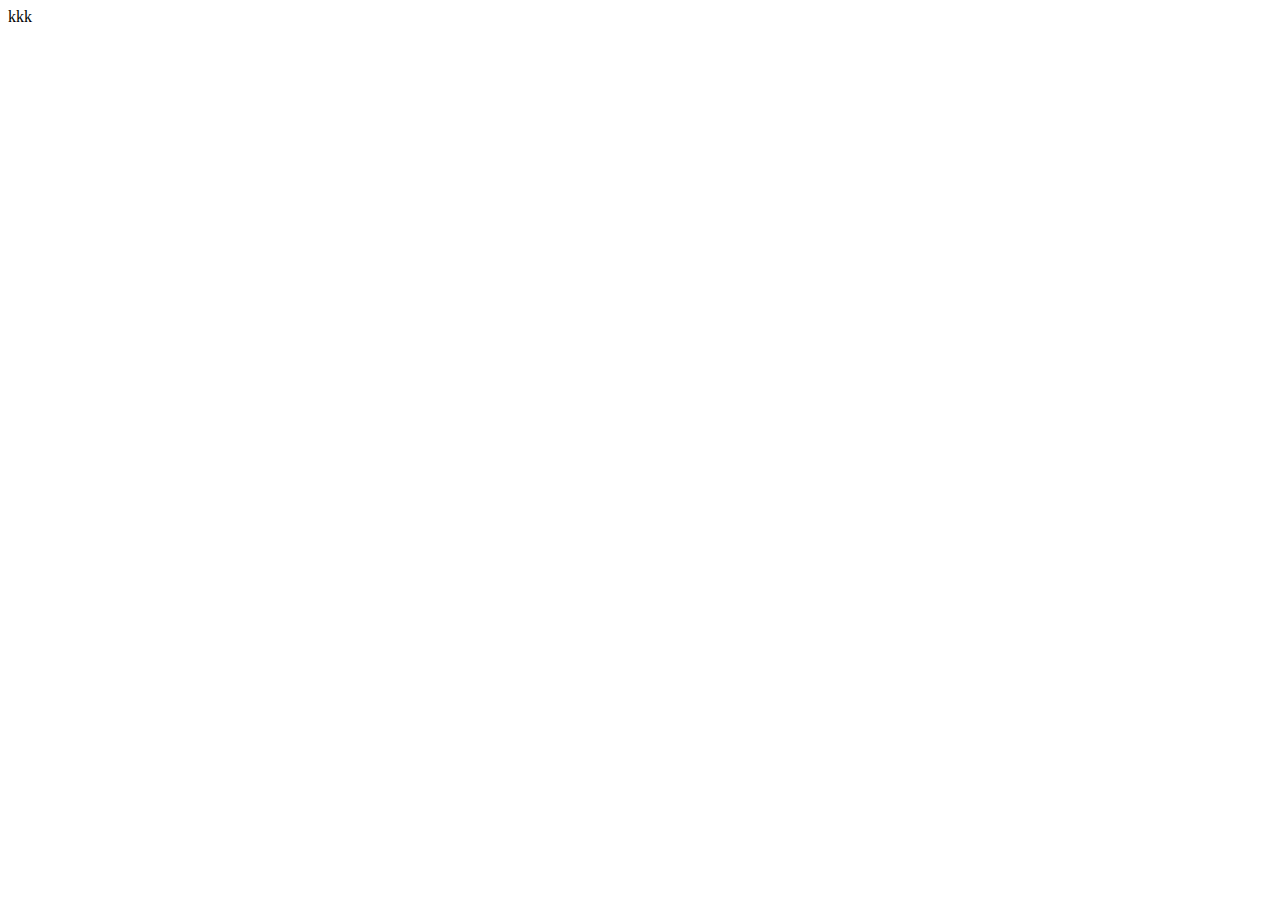
==== index.html @ 79385557 "注册页面" ====
<!DOCTYPE html>
<html lang="zh-CN">

<head>
    <meta charset="UTF-8">
    <meta name="viewport" content="width=device-width, initial-scale=1.0">
    <title>Document</title>
</head>

<body>
    <div>kkk</div>
</body>

</html>
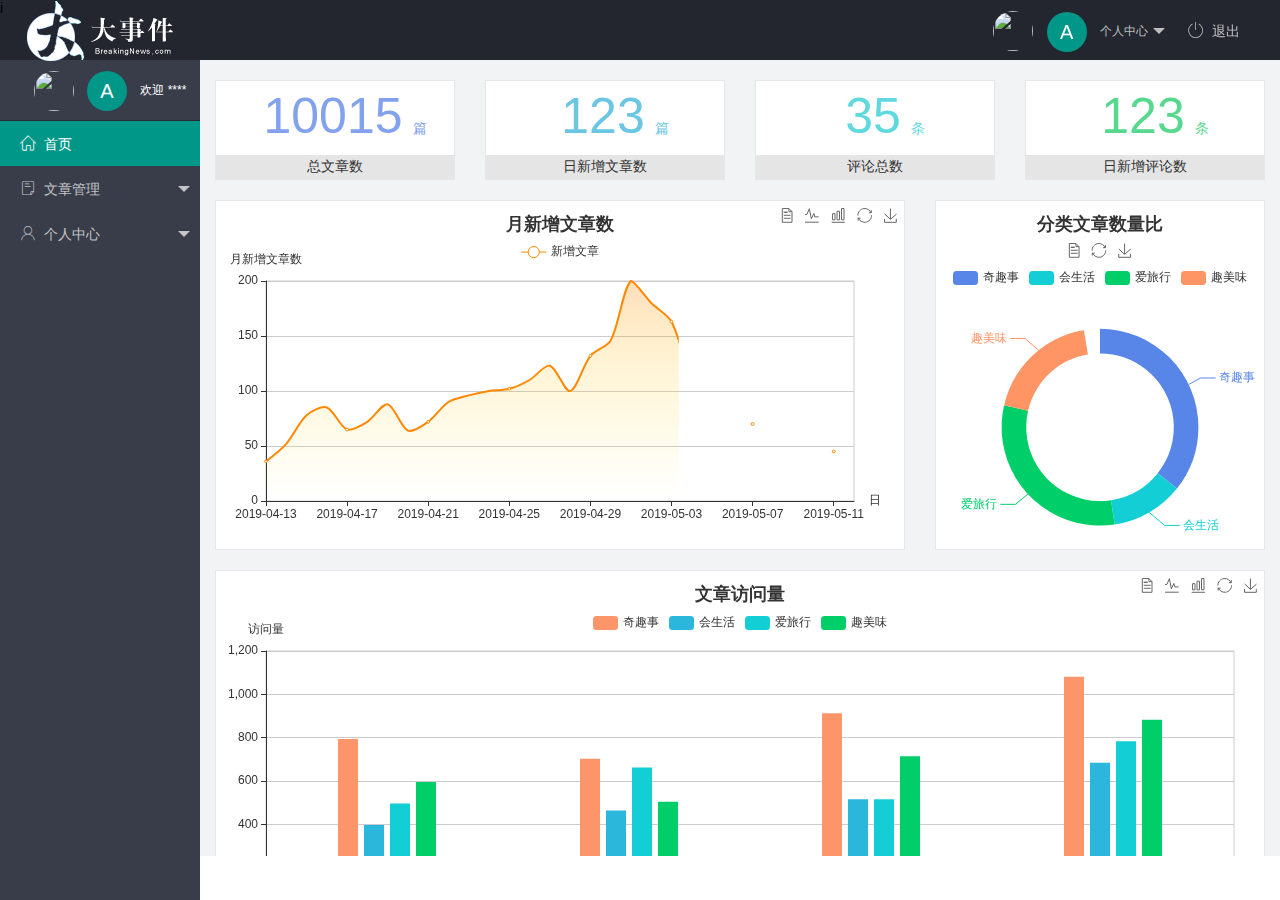
==== commit 03220229: "完成了主页功能的开发" ====
--- a/index.html
+++ b/index.html
@@ -1,14 +1,127 @@
 <!DOCTYPE html>
-<html lang="zh-CN">
+<html>
+  <head>
+    <meta charset="utf-8" />
+    <meta
+      name="viewport"
+      content="width=device-width, initial-scale=1, maximum-scale=1"
+    />
+    <title>后台主页</title>
+    <!-- 导入layui的css文件 -->
+    <link rel="stylesheet" href="/assets/lib/layui/css/layui.css" />
+    <!-- 导入字体图标 -->
+    <link rel="stylesheet" href="/assets/fonts/iconfont.css" />
+    <!-- 导入自己的css文件 -->
+    <link rel="stylesheet" href="/assets/css/index.css" />
+  </head>
+  <body class="layui-layout-body">
+    <div class="layui-layout layui-layout-admin">
+      <div class="layui-header">
+        <div class="layui-logo">
+          <img src="/assets/images/logo.png" alt="" />
+        </div>
+        <!-- 头部区域（可配合layui已有的水平导航） -->
 
-<head>
-    <meta charset="UTF-8">
-    <meta name="viewport" content="width=device-width, initial-scale=1.0">
-    <title>Document</title>
-</head>
+        <ul class="layui-nav layui-layout-right">
+          <li class="layui-nav-item">
+            <a href="javascript:;" class="userinfo">
+              <img src="http://t.cn/RCzsdCq" class="layui-nav-img" />
+              <span class="text-avatar">A</span>
+              个人中心
+            </a>
+            <dl class="layui-nav-child">
+              <dd><a href="">基本资料</a></dd>
+              <dd><a href="">安全设置</a></dd>
+              <dd><a href="">重置密码</a></dd>
+            </dl>
+          </li>
+          <li class="layui-nav-item">
+            <a href="javascript:;" id="btnLoginout"><span class="iconfont icon-tuichu"></span>退出</a>
+          </li>
+        </ul>i
+      </div>
 
-<body>
-    <div>kkk</div>
-</body>
+      <div class="layui-side layui-bg-black">
+        <div class="layui-side-scroll">
+            <div  class="userinfo">
+                <img src="http://t.cn/RCzsdCq" class="layui-nav-img" />
+                <span class="text-avatar">A</span>
+               <span id="welcome">欢迎 ****</span>
+              </div>
+          <!-- 左侧导航区域（可配合layui已有的垂直导航） -->
+          <ul class="layui-nav layui-nav-tree" lay-shrink="all">
+            
+            <li class="layui-nav-item  layui-this">
+              <a href="/home/dashboard.html" target="fm"
+                ><span class="iconfont icon-home"></span>首页</a
+              >
+            </li>
+            <li class="layui-nav-item">
+              <a class="" href="javascript:;"
+                ><span class="iconfont icon-16"></span>文章管理</a
+              >
+              <dl class="layui-nav-child">
+                <dd>
+                  <a href="javascript:;">
+                    <i class="layui-icon layui-icon-app"></i> 文章类别</a
+                  >
+                </dd>
+                <dd>
+                  <a href="javascript:;">
+                    <i class="layui-icon layui-icon-app"></i> 文章列表</a
+                  >
+                </dd>
+                <dd>
+                  <a href="javascript:;">
+                    <i class="layui-icon layui-icon-app"></i> 发表文章</a
+                  >
+                </dd>
+              </dl>
+            </li>
+            <li class="layui-nav-item">
+              <a href="javascript:;" 
+                ><span class="iconfont icon-user"></span>个人中心</a
+              >
+              <dl class="layui-nav-child">
+                <dd>
+                  <a href="javascript:;">
+                    <i class="layui-icon layui-icon-app"></i> 基本资料</a
+                  >
+                </dd>
+                <dd>
+                  <a href="javascript:;">
+                    <i class="layui-icon layui-icon-app"></i> 更换头像</a
+                  >
+                </dd>
+                <dd>
+                  <a href="javascript:;">
+                    <i class="layui-icon layui-icon-app"></i> 重置密码</a
+                  >
+                </dd>
+              </dl>
+            </li>
+          </ul>
+        </div>
+      </div>
 
-</html>+      <div class="layui-body">
+        <!-- 内容主体区域 -->
+          <iframe name="fm" src="/home/dashboard.html" frameborder="0"></iframe>
+        </div>
+      </div>
+
+      <div class="layui-footer">
+        <!-- 底部固定区域 -->
+        © www.itheima.com - 黑马程序员
+      </div>
+    </div>
+    <!-- 导入layui的js文件 -->
+    <script src="/assets/lib/layui/layui.all.js"></script>
+   <!-- 导入jQuery -->
+    <script src="/assets/js/jquery.js"></script>
+   <!-- 导入自己封装的baseAPI -->
+   <script src="/assets/js/baseAPI.js"></script>
+    <!-- 导入自己的js文件 -->
+    <script src="/assets/js/index.js"></script>
+  </body>
+</html>
--- a/assets/lib/layui/css/layui.css
+++ b/assets/lib/layui/css/layui.css
@@ -0,0 +1,2 @@
+/** layui-v2.5.5 MIT License By https://www.layui.com */
+ .layui-inline,img{display:inline-block;vertical-align:middle}h1,h2,h3,h4,h5,h6{font-weight:400}.layui-edge,.layui-header,.layui-inline,.layui-main{position:relative}.layui-body,.layui-edge,.layui-elip{overflow:hidden}.layui-btn,.layui-edge,.layui-inline,img{vertical-align:middle}.layui-btn,.layui-disabled,.layui-icon,.layui-unselect{-moz-user-select:none;-webkit-user-select:none;-ms-user-select:none}.layui-elip,.layui-form-checkbox span,.layui-form-pane .layui-form-label{text-overflow:ellipsis;white-space:nowrap}.layui-breadcrumb,.layui-tree-btnGroup{visibility:hidden}blockquote,body,button,dd,div,dl,dt,form,h1,h2,h3,h4,h5,h6,input,li,ol,p,pre,td,textarea,th,ul{margin:0;padding:0;-webkit-tap-highlight-color:rgba(0,0,0,0)}a:active,a:hover{outline:0}img{border:none}li{list-style:none}table{border-collapse:collapse;border-spacing:0}h4,h5,h6{font-size:100%}button,input,optgroup,option,select,textarea{font-family:inherit;font-size:inherit;font-style:inherit;font-weight:inherit;outline:0}pre{white-space:pre-wrap;white-space:-moz-pre-wrap;white-space:-pre-wrap;white-space:-o-pre-wrap;word-wrap:break-word}body{line-height:24px;font:14px Helvetica Neue,Helvetica,PingFang SC,Tahoma,Arial,sans-serif}hr{height:1px;margin:10px 0;border:0;clear:both}a{color:#333;text-decoration:none}a:hover{color:#777}a cite{font-style:normal;*cursor:pointer}.layui-border-box,.layui-border-box *{box-sizing:border-box}.layui-box,.layui-box *{box-sizing:content-box}.layui-clear{clear:both;*zoom:1}.layui-clear:after{content:'\20';clear:both;*zoom:1;display:block;height:0}.layui-inline{*display:inline;*zoom:1}.layui-edge{display:inline-block;width:0;height:0;border-width:6px;border-style:dashed;border-color:transparent}.layui-edge-top{top:-4px;border-bottom-color:#999;border-bottom-style:solid}.layui-edge-right{border-left-color:#999;border-left-style:solid}.layui-edge-bottom{top:2px;border-top-color:#999;border-top-style:solid}.layui-edge-left{border-right-color:#999;border-right-style:solid}.layui-disabled,.layui-disabled:hover{color:#d2d2d2!important;cursor:not-allowed!important}.layui-circle{border-radius:100%}.layui-show{display:block!important}.layui-hide{display:none!important}@font-face{font-family:layui-icon;src:url(../font/iconfont.eot?v=250);src:url(../font/iconfont.eot?v=250#iefix) format('embedded-opentype'),url(../font/iconfont.woff2?v=250) format('woff2'),url(../font/iconfont.woff?v=250) format('woff'),url(../font/iconfont.ttf?v=250) format('truetype'),url(../font/iconfont.svg?v=250#layui-icon) format('svg')}.layui-icon{font-family:layui-icon!important;font-size:16px;font-style:normal;-webkit-font-smoothing:antialiased;-moz-osx-font-smoothing:grayscale}.layui-icon-reply-fill:before{content:"\e611"}.layui-icon-set-fill:before{content:"\e614"}.layui-icon-menu-fill:before{content:"\e60f"}.layui-icon-search:before{content:"\e615"}.layui-icon-share:before{content:"\e641"}.layui-icon-set-sm:before{content:"\e620"}.layui-icon-engine:before{content:"\e628"}.layui-icon-close:before{content:"\1006"}.layui-icon-close-fill:before{content:"\1007"}.layui-icon-chart-screen:before{content:"\e629"}.layui-icon-star:before{content:"\e600"}.layui-icon-circle-dot:before{content:"\e617"}.layui-icon-chat:before{content:"\e606"}.layui-icon-release:before{content:"\e609"}.layui-icon-list:before{content:"\e60a"}.layui-icon-chart:before{content:"\e62c"}.layui-icon-ok-circle:before{content:"\1005"}.layui-icon-layim-theme:before{content:"\e61b"}.layui-icon-table:before{content:"\e62d"}.layui-icon-right:before{content:"\e602"}.layui-icon-left:before{content:"\e603"}.layui-icon-cart-simple:before{content:"\e698"}.layui-icon-face-cry:before{content:"\e69c"}.layui-icon-face-smile:before{content:"\e6af"}.layui-icon-survey:before{content:"\e6b2"}.layui-icon-tree:before{content:"\e62e"}.layui-icon-upload-circle:before{content:"\e62f"}.layui-icon-add-circle:before{content:"\e61f"}.layui-icon-download-circle:before{content:"\e601"}.layui-icon-templeate-1:before{content:"\e630"}.layui-icon-util:before{content:"\e631"}.layui-icon-face-surprised:before{content:"\e664"}.layui-icon-edit:before{content:"\e642"}.layui-icon-speaker:before{content:"\e645"}.layui-icon-down:before{content:"\e61a"}.layui-icon-file:before{content:"\e621"}.layui-icon-layouts:before{content:"\e632"}.layui-icon-rate-half:before{content:"\e6c9"}.layui-icon-add-circle-fine:before{content:"\e608"}.layui-icon-prev-circle:before{content:"\e633"}.layui-icon-read:before{content:"\e705"}.layui-icon-404:before{content:"\e61c"}.layui-icon-carousel:before{content:"\e634"}.layui-icon-help:before{content:"\e607"}.layui-icon-code-circle:before{content:"\e635"}.layui-icon-water:before{content:"\e636"}.layui-icon-username:before{content:"\e66f"}.layui-icon-find-fill:before{content:"\e670"}.layui-icon-about:before{content:"\e60b"}.layui-icon-location:before{content:"\e715"}.layui-icon-up:before{content:"\e619"}.layui-icon-pause:before{content:"\e651"}.layui-icon-date:before{content:"\e637"}.layui-icon-layim-uploadfile:before{content:"\e61d"}.layui-icon-delete:before{content:"\e640"}.layui-icon-play:before{content:"\e652"}.layui-icon-top:before{content:"\e604"}.layui-icon-friends:before{content:"\e612"}.layui-icon-refresh-3:before{content:"\e9aa"}.layui-icon-ok:before{content:"\e605"}.layui-icon-layer:before{content:"\e638"}.layui-icon-face-smile-fine:before{content:"\e60c"}.layui-icon-dollar:before{content:"\e659"}.layui-icon-group:before{content:"\e613"}.layui-icon-layim-download:before{content:"\e61e"}.layui-icon-picture-fine:before{content:"\e60d"}.layui-icon-link:before{content:"\e64c"}.layui-icon-diamond:before{content:"\e735"}.layui-icon-log:before{content:"\e60e"}.layui-icon-rate-solid:before{content:"\e67a"}.layui-icon-fonts-del:before{content:"\e64f"}.layui-icon-unlink:before{content:"\e64d"}.layui-icon-fonts-clear:before{content:"\e639"}.layui-icon-triangle-r:before{content:"\e623"}.layui-icon-circle:before{content:"\e63f"}.layui-icon-radio:before{content:"\e643"}.layui-icon-align-center:before{content:"\e647"}.layui-icon-align-right:before{content:"\e648"}.layui-icon-align-left:before{content:"\e649"}.layui-icon-loading-1:before{content:"\e63e"}.layui-icon-return:before{content:"\e65c"}.layui-icon-fonts-strong:before{content:"\e62b"}.layui-icon-upload:before{content:"\e67c"}.layui-icon-dialogue:before{content:"\e63a"}.layui-icon-video:before{content:"\e6ed"}.layui-icon-headset:before{content:"\e6fc"}.layui-icon-cellphone-fine:before{content:"\e63b"}.layui-icon-add-1:before{content:"\e654"}.layui-icon-face-smile-b:before{content:"\e650"}.layui-icon-fonts-html:before{content:"\e64b"}.layui-icon-form:before{content:"\e63c"}.layui-icon-cart:before{content:"\e657"}.layui-icon-camera-fill:before{content:"\e65d"}.layui-icon-tabs:before{content:"\e62a"}.layui-icon-fonts-code:before{content:"\e64e"}.layui-icon-fire:before{content:"\e756"}.layui-icon-set:before{content:"\e716"}.layui-icon-fonts-u:before{content:"\e646"}.layui-icon-triangle-d:before{content:"\e625"}.layui-icon-tips:before{content:"\e702"}.layui-icon-picture:before{content:"\e64a"}.layui-icon-more-vertical:before{content:"\e671"}.layui-icon-flag:before{content:"\e66c"}.layui-icon-loading:before{content:"\e63d"}.layui-icon-fonts-i:before{content:"\e644"}.layui-icon-refresh-1:before{content:"\e666"}.layui-icon-rmb:before{content:"\e65e"}.layui-icon-home:before{content:"\e68e"}.layui-icon-user:before{content:"\e770"}.layui-icon-notice:before{content:"\e667"}.layui-icon-login-weibo:before{content:"\e675"}.layui-icon-voice:before{content:"\e688"}.layui-icon-upload-drag:before{content:"\e681"}.layui-icon-login-qq:before{content:"\e676"}.layui-icon-snowflake:before{content:"\e6b1"}.layui-icon-file-b:before{content:"\e655"}.layui-icon-template:before{content:"\e663"}.layui-icon-auz:before{content:"\e672"}.layui-icon-console:before{content:"\e665"}.layui-icon-app:before{content:"\e653"}.layui-icon-prev:before{content:"\e65a"}.layui-icon-website:before{content:"\e7ae"}.layui-icon-next:before{content:"\e65b"}.layui-icon-component:before{content:"\e857"}.layui-icon-more:before{content:"\e65f"}.layui-icon-login-wechat:before{content:"\e677"}.layui-icon-shrink-right:before{content:"\e668"}.layui-icon-spread-left:before{content:"\e66b"}.layui-icon-camera:before{content:"\e660"}.layui-icon-note:before{content:"\e66e"}.layui-icon-refresh:before{content:"\e669"}.layui-icon-female:before{content:"\e661"}.layui-icon-male:before{content:"\e662"}.layui-icon-password:before{content:"\e673"}.layui-icon-senior:before{content:"\e674"}.layui-icon-theme:before{content:"\e66a"}.layui-icon-tread:before{content:"\e6c5"}.layui-icon-praise:before{content:"\e6c6"}.layui-icon-star-fill:before{content:"\e658"}.layui-icon-rate:before{content:"\e67b"}.layui-icon-template-1:before{content:"\e656"}.layui-icon-vercode:before{content:"\e679"}.layui-icon-cellphone:before{content:"\e678"}.layui-icon-screen-full:before{content:"\e622"}.layui-icon-screen-restore:before{content:"\e758"}.layui-icon-cols:before{content:"\e610"}.layui-icon-export:before{content:"\e67d"}.layui-icon-print:before{content:"\e66d"}.layui-icon-slider:before{content:"\e714"}.layui-icon-addition:before{content:"\e624"}.layui-icon-subtraction:before{content:"\e67e"}.layui-icon-service:before{content:"\e626"}.layui-icon-transfer:before{content:"\e691"}.layui-main{width:1140px;margin:0 auto}.layui-header{z-index:1000;height:60px}.layui-header a:hover{transition:all .5s;-webkit-transition:all .5s}.layui-side{position:fixed;left:0;top:0;bottom:0;z-index:999;width:200px;overflow-x:hidden}.layui-side-scroll{position:relative;width:220px;height:100%;overflow-x:hidden}.layui-body{position:absolute;left:200px;right:0;top:0;bottom:0;z-index:998;width:auto;overflow-y:auto;box-sizing:border-box}.layui-layout-body{overflow:hidden}.layui-layout-admin .layui-header{background-color:#23262E}.layui-layout-admin .layui-side{top:60px;width:200px;overflow-x:hidden}.layui-layout-admin .layui-body{position:fixed;top:60px;bottom:44px}.layui-layout-admin .layui-main{width:auto;margin:0 15px}.layui-layout-admin .layui-footer{position:fixed;left:200px;right:0;bottom:0;height:44px;line-height:44px;padding:0 15px;background-color:#eee}.layui-layout-admin .layui-logo{position:absolute;left:0;top:0;width:200px;height:100%;line-height:60px;text-align:center;color:#009688;font-size:16px}.layui-layout-admin .layui-header .layui-nav{background:0 0}.layui-layout-left{position:absolute!important;left:200px;top:0}.layui-layout-right{position:absolute!important;right:0;top:0}.layui-container{position:relative;margin:0 auto;padding:0 15px;box-sizing:border-box}.layui-fluid{position:relative;margin:0 auto;padding:0 15px}.layui-row:after,.layui-row:before{content:'';display:block;clear:both}.layui-col-lg1,.layui-col-lg10,.layui-col-lg11,.layui-col-lg12,.layui-col-lg2,.layui-col-lg3,.layui-col-lg4,.layui-col-lg5,.layui-col-lg6,.layui-col-lg7,.layui-col-lg8,.layui-col-lg9,.layui-col-md1,.layui-col-md10,.layui-col-md11,.layui-col-md12,.layui-col-md2,.layui-col-md3,.layui-col-md4,.layui-col-md5,.layui-col-md6,.layui-col-md7,.layui-col-md8,.layui-col-md9,.layui-col-sm1,.layui-col-sm10,.layui-col-sm11,.layui-col-sm12,.layui-col-sm2,.layui-col-sm3,.layui-col-sm4,.layui-col-sm5,.layui-col-sm6,.layui-col-sm7,.layui-col-sm8,.layui-col-sm9,.layui-col-xs1,.layui-col-xs10,.layui-col-xs11,.layui-col-xs12,.layui-col-xs2,.layui-col-xs3,.layui-col-xs4,.layui-col-xs5,.layui-col-xs6,.layui-col-xs7,.layui-col-xs8,.layui-col-xs9{position:relative;display:block;box-sizing:border-box}.layui-col-xs1,.layui-col-xs10,.layui-col-xs11,.layui-col-xs12,.layui-col-xs2,.layui-col-xs3,.layui-col-xs4,.layui-col-xs5,.layui-col-xs6,.layui-col-xs7,.layui-col-xs8,.layui-col-xs9{float:left}.layui-col-xs1{width:8.33333333%}.layui-col-xs2{width:16.66666667%}.layui-col-xs3{width:25%}.layui-col-xs4{width:33.33333333%}.layui-col-xs5{width:41.66666667%}.layui-col-xs6{width:50%}.layui-col-xs7{width:58.33333333%}.layui-col-xs8{width:66.66666667%}.layui-col-xs9{width:75%}.layui-col-xs10{width:83.33333333%}.layui-col-xs11{width:91.66666667%}.layui-col-xs12{width:100%}.layui-col-xs-offset1{margin-left:8.33333333%}.layui-col-xs-offset2{margin-left:16.66666667%}.layui-col-xs-offset3{margin-left:25%}.layui-col-xs-offset4{margin-left:33.33333333%}.layui-col-xs-offset5{margin-left:41.66666667%}.layui-col-xs-offset6{margin-left:50%}.layui-col-xs-offset7{margin-left:58.33333333%}.layui-col-xs-offset8{margin-left:66.66666667%}.layui-col-xs-offset9{margin-left:75%}.layui-col-xs-offset10{margin-left:83.33333333%}.layui-col-xs-offset11{margin-left:91.66666667%}.layui-col-xs-offset12{margin-left:100%}@media screen and (max-width:768px){.layui-hide-xs{display:none!important}.layui-show-xs-block{display:block!important}.layui-show-xs-inline{display:inline!important}.layui-show-xs-inline-block{display:inline-block!important}}@media screen and (min-width:768px){.layui-container{width:750px}.layui-hide-sm{display:none!important}.layui-show-sm-block{display:block!important}.layui-show-sm-inline{display:inline!important}.layui-show-sm-inline-block{display:inline-block!important}.layui-col-sm1,.layui-col-sm10,.layui-col-sm11,.layui-col-sm12,.layui-col-sm2,.layui-col-sm3,.layui-col-sm4,.layui-col-sm5,.layui-col-sm6,.layui-col-sm7,.layui-col-sm8,.layui-col-sm9{float:left}.layui-col-sm1{width:8.33333333%}.layui-col-sm2{width:16.66666667%}.layui-col-sm3{width:25%}.layui-col-sm4{width:33.33333333%}.layui-col-sm5{width:41.66666667%}.layui-col-sm6{width:50%}.layui-col-sm7{width:58.33333333%}.layui-col-sm8{width:66.66666667%}.layui-col-sm9{width:75%}.layui-col-sm10{width:83.33333333%}.layui-col-sm11{width:91.66666667%}.layui-col-sm12{width:100%}.layui-col-sm-offset1{margin-left:8.33333333%}.layui-col-sm-offset2{margin-left:16.66666667%}.layui-col-sm-offset3{margin-left:25%}.layui-col-sm-offset4{margin-left:33.33333333%}.layui-col-sm-offset5{margin-left:41.66666667%}.layui-col-sm-offset6{margin-left:50%}.layui-col-sm-offset7{margin-left:58.33333333%}.layui-col-sm-offset8{margin-left:66.66666667%}.layui-col-sm-offset9{margin-left:75%}.layui-col-sm-offset10{margin-left:83.33333333%}.layui-col-sm-offset11{margin-left:91.66666667%}.layui-col-sm-offset12{margin-left:100%}}@media screen and (min-width:992px){.layui-container{width:970px}.layui-hide-md{display:none!important}.layui-show-md-block{display:block!important}.layui-show-md-inline{display:inline!important}.layui-show-md-inline-block{display:inline-block!important}.layui-col-md1,.layui-col-md10,.layui-col-md11,.layui-col-md12,.layui-col-md2,.layui-col-md3,.layui-col-md4,.layui-col-md5,.layui-col-md6,.layui-col-md7,.layui-col-md8,.layui-col-md9{float:left}.layui-col-md1{width:8.33333333%}.layui-col-md2{width:16.66666667%}.layui-col-md3{width:25%}.layui-col-md4{width:33.33333333%}.layui-col-md5{width:41.66666667%}.layui-col-md6{width:50%}.layui-col-md7{width:58.33333333%}.layui-col-md8{width:66.66666667%}.layui-col-md9{width:75%}.layui-col-md10{width:83.33333333%}.layui-col-md11{width:91.66666667%}.layui-col-md12{width:100%}.layui-col-md-offset1{margin-left:8.33333333%}.layui-col-md-offset2{margin-left:16.66666667%}.layui-col-md-offset3{margin-left:25%}.layui-col-md-offset4{margin-left:33.33333333%}.layui-col-md-offset5{margin-left:41.66666667%}.layui-col-md-offset6{margin-left:50%}.layui-col-md-offset7{margin-left:58.33333333%}.layui-col-md-offset8{margin-left:66.66666667%}.layui-col-md-offset9{margin-left:75%}.layui-col-md-offset10{margin-left:83.33333333%}.layui-col-md-offset11{margin-left:91.66666667%}.layui-col-md-offset12{margin-left:100%}}@media screen and (min-width:1200px){.layui-container{width:1170px}.layui-hide-lg{display:none!important}.layui-show-lg-block{display:block!important}.layui-show-lg-inline{display:inline!important}.layui-show-lg-inline-block{display:inline-block!important}.layui-col-lg1,.layui-col-lg10,.layui-col-lg11,.layui-col-lg12,.layui-col-lg2,.layui-col-lg3,.layui-col-lg4,.layui-col-lg5,.layui-col-lg6,.layui-col-lg7,.layui-col-lg8,.layui-col-lg9{float:left}.layui-col-lg1{width:8.33333333%}.layui-col-lg2{width:16.66666667%}.layui-col-lg3{width:25%}.layui-col-lg4{width:33.33333333%}.layui-col-lg5{width:41.66666667%}.layui-col-lg6{width:50%}.layui-col-lg7{width:58.33333333%}.layui-col-lg8{width:66.66666667%}.layui-col-lg9{width:75%}.layui-col-lg10{width:83.33333333%}.layui-col-lg11{width:91.66666667%}.layui-col-lg12{width:100%}.layui-col-lg-offset1{margin-left:8.33333333%}.layui-col-lg-offset2{margin-left:16.66666667%}.layui-col-lg-offset3{margin-left:25%}.layui-col-lg-offset4{margin-left:33.33333333%}.layui-col-lg-offset5{margin-left:41.66666667%}.layui-col-lg-offset6{margin-left:50%}.layui-col-lg-offset7{margin-left:58.33333333%}.layui-col-lg-offset8{margin-left:66.66666667%}.layui-col-lg-offset9{margin-left:75%}.layui-col-lg-offset10{margin-left:83.33333333%}.layui-col-lg-offset11{margin-left:91.66666667%}.layui-col-lg-offset12{margin-left:100%}}.layui-col-space1{margin:-.5px}.layui-col-space1>*{padding:.5px}.layui-col-space3{margin:-1.5px}.layui-col-space3>*{padding:1.5px}.layui-col-space5{margin:-2.5px}.layui-col-space5>*{padding:2.5px}.layui-col-space8{margin:-3.5px}.layui-col-space8>*{padding:3.5px}.layui-col-space10{margin:-5px}.layui-col-space10>*{padding:5px}.layui-col-space12{margin:-6px}.layui-col-space12>*{padding:6px}.layui-col-space15{margin:-7.5px}.layui-col-space15>*{padding:7.5px}.layui-col-space18{margin:-9px}.layui-col-space18>*{padding:9px}.layui-col-space20{margin:-10px}.layui-col-space20>*{padding:10px}.layui-col-space22{margin:-11px}.layui-col-space22>*{padding:11px}.layui-col-space25{margin:-12.5px}.layui-col-space25>*{padding:12.5px}.layui-col-space30{margin:-15px}.layui-col-space30>*{padding:15px}.layui-btn,.layui-input,.layui-select,.layui-textarea,.layui-upload-button{outline:0;-webkit-appearance:none;transition:all .3s;-webkit-transition:all .3s;box-sizing:border-box}.layui-elem-quote{margin-bottom:10px;padding:15px;line-height:22px;border-left:5px solid #009688;border-radius:0 2px 2px 0;background-color:#f2f2f2}.layui-quote-nm{border-style:solid;border-width:1px 1px 1px 5px;background:0 0}.layui-elem-field{margin-bottom:10px;padding:0;border-width:1px;border-style:solid}.layui-elem-field legend{margin-left:20px;padding:0 10px;font-size:20px;font-weight:300}.layui-field-title{margin:10px 0 20px;border-width:1px 0 0}.layui-field-box{padding:10px 15px}.layui-field-title .layui-field-box{padding:10px 0}.layui-progress{position:relative;height:6px;border-radius:20px;background-color:#e2e2e2}.layui-progress-bar{position:absolute;left:0;top:0;width:0;max-width:100%;height:6px;border-radius:20px;text-align:right;background-color:#5FB878;transition:all .3s;-webkit-transition:all .3s}.layui-progress-big,.layui-progress-big .layui-progress-bar{height:18px;line-height:18px}.layui-progress-text{position:relative;top:-20px;line-height:18px;font-size:12px;color:#666}.layui-progress-big .layui-progress-text{position:static;padding:0 10px;color:#fff}.layui-collapse{border-width:1px;border-style:solid;border-radius:2px}.layui-colla-content,.layui-colla-item{border-top-width:1px;border-top-style:solid}.layui-colla-item:first-child{border-top:none}.layui-colla-title{position:relative;height:42px;line-height:42px;padding:0 15px 0 35px;color:#333;background-color:#f2f2f2;cursor:pointer;font-size:14px;overflow:hidden}.layui-colla-content{display:none;padding:10px 15px;line-height:22px;color:#666}.layui-colla-icon{position:absolute;left:15px;top:0;font-size:14px}.layui-card{margin-bottom:15px;border-radius:2px;background-color:#fff;box-shadow:0 1px 2px 0 rgba(0,0,0,.05)}.layui-card:last-child{margin-bottom:0}.layui-card-header{position:relative;height:42px;line-height:42px;padding:0 15px;border-bottom:1px solid #f6f6f6;color:#333;border-radius:2px 2px 0 0;font-size:14px}.layui-bg-black,.layui-bg-blue,.layui-bg-cyan,.layui-bg-green,.layui-bg-orange,.layui-bg-red{color:#fff!important}.layui-card-body{position:relative;padding:10px 15px;line-height:24px}.layui-card-body[pad15]{padding:15px}.layui-card-body[pad20]{padding:20px}.layui-card-body .layui-table{margin:5px 0}.layui-card .layui-tab{margin:0}.layui-panel-window{position:relative;padding:15px;border-radius:0;border-top:5px solid #E6E6E6;background-color:#fff}.layui-auxiliar-moving{position:fixed;left:0;right:0;top:0;bottom:0;width:100%;height:100%;background:0 0;z-index:9999999999}.layui-form-label,.layui-form-mid,.layui-form-select,.layui-input-block,.layui-input-inline,.layui-textarea{position:relative}.layui-bg-red{background-color:#FF5722!important}.layui-bg-orange{background-color:#FFB800!important}.layui-bg-green{background-color:#009688!important}.layui-bg-cyan{background-color:#2F4056!important}.layui-bg-blue{background-color:#1E9FFF!important}.layui-bg-black{background-color:#393D49!important}.layui-bg-gray{background-color:#eee!important;color:#666!important}.layui-badge-rim,.layui-colla-content,.layui-colla-item,.layui-collapse,.layui-elem-field,.layui-form-pane .layui-form-item[pane],.layui-form-pane .layui-form-label,.layui-input,.layui-layedit,.layui-layedit-tool,.layui-quote-nm,.layui-select,.layui-tab-bar,.layui-tab-card,.layui-tab-title,.layui-tab-title .layui-this:after,.layui-textarea{border-color:#e6e6e6}.layui-timeline-item:before,hr{background-color:#e6e6e6}.layui-text{line-height:22px;font-size:14px;color:#666}.layui-text h1,.layui-text h2,.layui-text h3{font-weight:500;color:#333}.layui-text h1{font-size:30px}.layui-text h2{font-size:24px}.layui-text h3{font-size:18px}.layui-text a:not(.layui-btn){color:#01AAED}.layui-text a:not(.layui-btn):hover{text-decoration:underline}.layui-text ul{padding:5px 0 5px 15px}.layui-text ul li{margin-top:5px;list-style-type:disc}.layui-text em,.layui-word-aux{color:#999!important;padding:0 5px!important}.layui-btn{display:inline-block;height:38px;line-height:38px;padding:0 18px;background-color:#009688;color:#fff;white-space:nowrap;text-align:center;font-size:14px;border:none;border-radius:2px;cursor:pointer}.layui-btn:hover{opacity:.8;filter:alpha(opacity=80);color:#fff}.layui-btn:active{opacity:1;filter:alpha(opacity=100)}.layui-btn+.layui-btn{margin-left:10px}.layui-btn-container{font-size:0}.layui-btn-container .layui-btn{margin-right:10px;margin-bottom:10px}.layui-btn-container .layui-btn+.layui-btn{margin-left:0}.layui-table .layui-btn-container .layui-btn{margin-bottom:9px}.layui-btn-radius{border-radius:100px}.layui-btn .layui-icon{margin-right:3px;font-size:18px;vertical-align:bottom;vertical-align:middle\9}.layui-btn-primary{border:1px solid #C9C9C9;background-color:#fff;color:#555}.layui-btn-primary:hover{border-color:#009688;color:#333}.layui-btn-normal{background-color:#1E9FFF}.layui-btn-warm{background-color:#FFB800}.layui-btn-danger{background-color:#FF5722}.layui-btn-checked{background-color:#5FB878}.layui-btn-disabled,.layui-btn-disabled:active,.layui-btn-disabled:hover{border:1px solid #e6e6e6;background-color:#FBFBFB;color:#C9C9C9;cursor:not-allowed;opacity:1}.layui-btn-lg{height:44px;line-height:44px;padding:0 25px;font-size:16px}.layui-btn-sm{height:30px;line-height:30px;padding:0 10px;font-size:12px}.layui-btn-sm i{font-size:16px!important}.layui-btn-xs{height:22px;line-height:22px;padding:0 5px;font-size:12px}.layui-btn-xs i{font-size:14px!important}.layui-btn-group{display:inline-block;vertical-align:middle;font-size:0}.layui-btn-group .layui-btn{margin-left:0!important;margin-right:0!important;border-left:1px solid rgba(255,255,255,.5);border-radius:0}.layui-btn-group .layui-btn-primary{border-left:none}.layui-btn-group .layui-btn-primary:hover{border-color:#C9C9C9;color:#009688}.layui-btn-group .layui-btn:first-child{border-left:none;border-radius:2px 0 0 2px}.layui-btn-group .layui-btn-primary:first-child{border-left:1px solid #c9c9c9}.layui-btn-group .layui-btn:last-child{border-radius:0 2px 2px 0}.layui-btn-group .layui-btn+.layui-btn{margin-left:0}.layui-btn-group+.layui-btn-group{margin-left:10px}.layui-btn-fluid{width:100%}.layui-input,.layui-select,.layui-textarea{height:38px;line-height:1.3;line-height:38px\9;border-width:1px;border-style:solid;background-color:#fff;border-radius:2px}.layui-input::-webkit-input-placeholder,.layui-select::-webkit-input-placeholder,.layui-textarea::-webkit-input-placeholder{line-height:1.3}.layui-input,.layui-textarea{display:block;width:100%;padding-left:10px}.layui-input:hover,.layui-textarea:hover{border-color:#D2D2D2!important}.layui-input:focus,.layui-textarea:focus{border-color:#C9C9C9!important}.layui-textarea{min-height:100px;height:auto;line-height:20px;padding:6px 10px;resize:vertical}.layui-select{padding:0 10px}.layui-form input[type=checkbox],.layui-form input[type=radio],.layui-form select{display:none}.layui-form [lay-ignore]{display:initial}.layui-form-item{margin-bottom:15px;clear:both;*zoom:1}.layui-form-item:after{content:'\20';clear:both;*zoom:1;display:block;height:0}.layui-form-label{float:left;display:block;padding:9px 15px;width:80px;font-weight:400;line-height:20px;text-align:right}.layui-form-label-col{display:block;float:none;padding:9px 0;line-height:20px;text-align:left}.layui-form-item .layui-inline{margin-bottom:5px;margin-right:10px}.layui-input-block{margin-left:110px;min-height:36px}.layui-input-inline{display:inline-block;vertical-align:middle}.layui-form-item .layui-input-inline{float:left;width:190px;margin-right:10px}.layui-form-text .layui-input-inline{width:auto}.layui-form-mid{float:left;display:block;padding:9px 0!important;line-height:20px;margin-right:10px}.layui-form-danger+.layui-form-select .layui-input,.layui-form-danger:focus{border-color:#FF5722!important}.layui-form-select .layui-input{padding-right:30px;cursor:pointer}.layui-form-select .layui-edge{position:absolute;right:10px;top:50%;margin-top:-3px;cursor:pointer;border-width:6px;border-top-color:#c2c2c2;border-top-style:solid;transition:all .3s;-webkit-transition:all .3s}.layui-form-select dl{display:none;position:absolute;left:0;top:42px;padding:5px 0;z-index:899;min-width:100%;border:1px solid #d2d2d2;max-height:300px;overflow-y:auto;background-color:#fff;border-radius:2px;box-shadow:0 2px 4px rgba(0,0,0,.12);box-sizing:border-box}.layui-form-select dl dd,.layui-form-select dl dt{padding:0 10px;line-height:36px;white-space:nowrap;overflow:hidden;text-overflow:ellipsis}.layui-form-select dl dt{font-size:12px;color:#999}.layui-form-select dl dd{cursor:pointer}.layui-form-select dl dd:hover{background-color:#f2f2f2;-webkit-transition:.5s all;transition:.5s all}.layui-form-select .layui-select-group dd{padding-left:20px}.layui-form-select dl dd.layui-select-tips{padding-left:10px!important;color:#999}.layui-form-select dl dd.layui-this{background-color:#5FB878;color:#fff}.layui-form-checkbox,.layui-form-select dl dd.layui-disabled{background-color:#fff}.layui-form-selected dl{display:block}.layui-form-checkbox,.layui-form-checkbox *,.layui-form-switch{display:inline-block;vertical-align:middle}.layui-form-selected .layui-edge{margin-top:-9px;-webkit-transform:rotate(180deg);transform:rotate(180deg);margin-top:-3px\9}:root .layui-form-selected .layui-edge{margin-top:-9px\0/IE9}.layui-form-selectup dl{top:auto;bottom:42px}.layui-select-none{margin:5px 0;text-align:center;color:#999}.layui-select-disabled .layui-disabled{border-color:#eee!important}.layui-select-disabled .layui-edge{border-top-color:#d2d2d2}.layui-form-checkbox{position:relative;height:30px;line-height:30px;margin-right:10px;padding-right:30px;cursor:pointer;font-size:0;-webkit-transition:.1s linear;transition:.1s linear;box-sizing:border-box}.layui-form-checkbox span{padding:0 10px;height:100%;font-size:14px;border-radius:2px 0 0 2px;background-color:#d2d2d2;color:#fff;overflow:hidden}.layui-form-checkbox:hover span{background-color:#c2c2c2}.layui-form-checkbox i{position:absolute;right:0;top:0;width:30px;height:28px;border:1px solid #d2d2d2;border-left:none;border-radius:0 2px 2px 0;color:#fff;font-size:20px;text-align:center}.layui-form-checkbox:hover i{border-color:#c2c2c2;color:#c2c2c2}.layui-form-checked,.layui-form-checked:hover{border-color:#5FB878}.layui-form-checked span,.layui-form-checked:hover span{background-color:#5FB878}.layui-form-checked i,.layui-form-checked:hover i{color:#5FB878}.layui-form-item .layui-form-checkbox{margin-top:4px}.layui-form-checkbox[lay-skin=primary]{height:auto!important;line-height:normal!important;min-width:18px;min-height:18px;border:none!important;margin-right:0;padding-left:28px;padding-right:0;background:0 0}.layui-form-checkbox[lay-skin=primary] span{padding-left:0;padding-right:15px;line-height:18px;background:0 0;color:#666}.layui-form-checkbox[lay-skin=primary] i{right:auto;left:0;width:16px;height:16px;line-height:16px;border:1px solid #d2d2d2;font-size:12px;border-radius:2px;background-color:#fff;-webkit-transition:.1s linear;transition:.1s linear}.layui-form-checkbox[lay-skin=primary]:hover i{border-color:#5FB878;color:#fff}.layui-form-checked[lay-skin=primary] i{border-color:#5FB878!important;background-color:#5FB878;color:#fff}.layui-checkbox-disbaled[lay-skin=primary] span{background:0 0!important;color:#c2c2c2}.layui-checkbox-disbaled[lay-skin=primary]:hover i{border-color:#d2d2d2}.layui-form-item .layui-form-checkbox[lay-skin=primary]{margin-top:10px}.layui-form-switch{position:relative;height:22px;line-height:22px;min-width:35px;padding:0 5px;margin-top:8px;border:1px solid #d2d2d2;border-radius:20px;cursor:pointer;background-color:#fff;-webkit-transition:.1s linear;transition:.1s linear}.layui-form-switch i{position:absolute;left:5px;top:3px;width:16px;height:16px;border-radius:20px;background-color:#d2d2d2;-webkit-transition:.1s linear;transition:.1s linear}.layui-form-switch em{position:relative;top:0;width:25px;margin-left:21px;padding:0!important;text-align:center!important;color:#999!important;font-style:normal!important;font-size:12px}.layui-form-onswitch{border-color:#5FB878;background-color:#5FB878}.layui-checkbox-disbaled,.layui-checkbox-disbaled i{border-color:#e2e2e2!important}.layui-form-onswitch i{left:100%;margin-left:-21px;background-color:#fff}.layui-form-onswitch em{margin-left:5px;margin-right:21px;color:#fff!important}.layui-checkbox-disbaled span{background-color:#e2e2e2!important}.layui-checkbox-disbaled:hover i{color:#fff!important}[lay-radio]{display:none}.layui-form-radio,.layui-form-radio *{display:inline-block;vertical-align:middle}.layui-form-radio{line-height:28px;margin:6px 10px 0 0;padding-right:10px;cursor:pointer;font-size:0}.layui-form-radio *{font-size:14px}.layui-form-radio>i{margin-right:8px;font-size:22px;color:#c2c2c2}.layui-form-radio>i:hover,.layui-form-radioed>i{color:#5FB878}.layui-radio-disbaled>i{color:#e2e2e2!important}.layui-form-pane .layui-form-label{width:110px;padding:8px 15px;height:38px;line-height:20px;border-width:1px;border-style:solid;border-radius:2px 0 0 2px;text-align:center;background-color:#FBFBFB;overflow:hidden;box-sizing:border-box}.layui-form-pane .layui-input-inline{margin-left:-1px}.layui-form-pane .layui-input-block{margin-left:110px;left:-1px}.layui-form-pane .layui-input{border-radius:0 2px 2px 0}.layui-form-pane .layui-form-text .layui-form-label{float:none;width:100%;border-radius:2px;box-sizing:border-box;text-align:left}.layui-form-pane .layui-form-text .layui-input-inline{display:block;margin:0;top:-1px;clear:both}.layui-form-pane .layui-form-text .layui-input-block{margin:0;left:0;top:-1px}.layui-form-pane .layui-form-text .layui-textarea{min-height:100px;border-radius:0 0 2px 2px}.layui-form-pane .layui-form-checkbox{margin:4px 0 4px 10px}.layui-form-pane .layui-form-radio,.layui-form-pane .layui-form-switch{margin-top:6px;margin-left:10px}.layui-form-pane .layui-form-item[pane]{position:relative;border-width:1px;border-style:solid}.layui-form-pane .layui-form-item[pane] .layui-form-label{position:absolute;left:0;top:0;height:100%;border-width:0 1px 0 0}.layui-form-pane .layui-form-item[pane] .layui-input-inline{margin-left:110px}@media screen and (max-width:450px){.layui-form-item .layui-form-label{text-overflow:ellipsis;overflow:hidden;white-space:nowrap}.layui-form-item .layui-inline{display:block;margin-right:0;margin-bottom:20px;clear:both}.layui-form-item .layui-inline:after{content:'\20';clear:both;display:block;height:0}.layui-form-item .layui-input-inline{display:block;float:none;left:-3px;width:auto;margin:0 0 10px 112px}.layui-form-item .layui-input-inline+.layui-form-mid{margin-left:110px;top:-5px;padding:0}.layui-form-item .layui-form-checkbox{margin-right:5px;margin-bottom:5px}}.layui-layedit{border-width:1px;border-style:solid;border-radius:2px}.layui-layedit-tool{padding:3px 5px;border-bottom-width:1px;border-bottom-style:solid;font-size:0}.layedit-tool-fixed{position:fixed;top:0;border-top:1px solid #e2e2e2}.layui-layedit-tool .layedit-tool-mid,.layui-layedit-tool .layui-icon{display:inline-block;vertical-align:middle;text-align:center;font-size:14px}.layui-layedit-tool .layui-icon{position:relative;width:32px;height:30px;line-height:30px;margin:3px 5px;color:#777;cursor:pointer;border-radius:2px}.layui-layedit-tool .layui-icon:hover{color:#393D49}.layui-layedit-tool .layui-icon:active{color:#000}.layui-layedit-tool .layedit-tool-active{background-color:#e2e2e2;color:#000}.layui-layedit-tool .layui-disabled,.layui-layedit-tool .layui-disabled:hover{color:#d2d2d2;cursor:not-allowed}.layui-layedit-tool .layedit-tool-mid{width:1px;height:18px;margin:0 10px;background-color:#d2d2d2}.layedit-tool-html{width:50px!important;font-size:30px!important}.layedit-tool-b,.layedit-tool-code,.layedit-tool-help{font-size:16px!important}.layedit-tool-d,.layedit-tool-face,.layedit-tool-image,.layedit-tool-unlink{font-size:18px!important}.layedit-tool-image input{position:absolute;font-size:0;left:0;top:0;width:100%;height:100%;opacity:.01;filter:Alpha(opacity=1);cursor:pointer}.layui-layedit-iframe iframe{display:block;width:100%}#LAY_layedit_code{overflow:hidden}.layui-laypage{display:inline-block;*display:inline;*zoom:1;vertical-align:middle;margin:10px 0;font-size:0}.layui-laypage>a:first-child,.layui-laypage>a:first-child em{border-radius:2px 0 0 2px}.layui-laypage>a:last-child,.layui-laypage>a:last-child em{border-radius:0 2px 2px 0}.layui-laypage>:first-child{margin-left:0!important}.layui-laypage>:last-child{margin-right:0!important}.layui-laypage a,.layui-laypage button,.layui-laypage input,.layui-laypage select,.layui-laypage span{border:1px solid #e2e2e2}.layui-laypage a,.layui-laypage span{display:inline-block;*display:inline;*zoom:1;vertical-align:middle;padding:0 15px;height:28px;line-height:28px;margin:0 -1px 5px 0;background-color:#fff;color:#333;font-size:12px}.layui-flow-more a *,.layui-laypage input,.layui-table-view select[lay-ignore]{display:inline-block}.layui-laypage a:hover{color:#009688}.layui-laypage em{font-style:normal}.layui-laypage .layui-laypage-spr{color:#999;font-weight:700}.layui-laypage a{text-decoration:none}.layui-laypage .layui-laypage-curr{position:relative}.layui-laypage .layui-laypage-curr em{position:relative;color:#fff}.layui-laypage .layui-laypage-curr .layui-laypage-em{position:absolute;left:-1px;top:-1px;padding:1px;width:100%;height:100%;background-color:#009688}.layui-laypage-em{border-radius:2px}.layui-laypage-next em,.layui-laypage-prev em{font-family:Sim sun;font-size:16px}.layui-laypage .layui-laypage-count,.layui-laypage .layui-laypage-limits,.layui-laypage .layui-laypage-refresh,.layui-laypage .layui-laypage-skip{margin-left:10px;margin-right:10px;padding:0;border:none}.layui-laypage .layui-laypage-limits,.layui-laypage .layui-laypage-refresh{vertical-align:top}.layui-laypage .layui-laypage-refresh i{font-size:18px;cursor:pointer}.layui-laypage select{height:22px;padding:3px;border-radius:2px;cursor:pointer}.layui-laypage .layui-laypage-skip{height:30px;line-height:30px;color:#999}.layui-laypage button,.layui-laypage input{height:30px;line-height:30px;border-radius:2px;vertical-align:top;background-color:#fff;box-sizing:border-box}.layui-laypage input{width:40px;margin:0 10px;padding:0 3px;text-align:center}.layui-laypage input:focus,.layui-laypage select:focus{border-color:#009688!important}.layui-laypage button{margin-left:10px;padding:0 10px;cursor:pointer}.layui-table,.layui-table-view{margin:10px 0}.layui-flow-more{margin:10px 0;text-align:center;color:#999;font-size:14px}.layui-flow-more a{height:32px;line-height:32px}.layui-flow-more a *{vertical-align:top}.layui-flow-more a cite{padding:0 20px;border-radius:3px;background-color:#eee;color:#333;font-style:normal}.layui-flow-more a cite:hover{opacity:.8}.layui-flow-more a i{font-size:30px;color:#737383}.layui-table{width:100%;background-color:#fff;color:#666}.layui-table tr{transition:all .3s;-webkit-transition:all .3s}.layui-table th{text-align:left;font-weight:400}.layui-table tbody tr:hover,.layui-table thead tr,.layui-table-click,.layui-table-header,.layui-table-hover,.layui-table-mend,.layui-table-patch,.layui-table-tool,.layui-table-total,.layui-table-total tr,.layui-table[lay-even] tr:nth-child(even){background-color:#f2f2f2}.layui-table td,.layui-table th,.layui-table-col-set,.layui-table-fixed-r,.layui-table-grid-down,.layui-table-header,.layui-table-page,.layui-table-tips-main,.layui-table-tool,.layui-table-total,.layui-table-view,.layui-table[lay-skin=line],.layui-table[lay-skin=row]{border-width:1px;border-style:solid;border-color:#e6e6e6}.layui-table td,.layui-table th{position:relative;padding:9px 15px;min-height:20px;line-height:20px;font-size:14px}.layui-table[lay-skin=line] td,.layui-table[lay-skin=line] th{border-width:0 0 1px}.layui-table[lay-skin=row] td,.layui-table[lay-skin=row] th{border-width:0 1px 0 0}.layui-table[lay-skin=nob] td,.layui-table[lay-skin=nob] th{border:none}.layui-table img{max-width:100px}.layui-table[lay-size=lg] td,.layui-table[lay-size=lg] th{padding:15px 30px}.layui-table-view .layui-table[lay-size=lg] .layui-table-cell{height:40px;line-height:40px}.layui-table[lay-size=sm] td,.layui-table[lay-size=sm] th{font-size:12px;padding:5px 10px}.layui-table-view .layui-table[lay-size=sm] .layui-table-cell{height:20px;line-height:20px}.layui-table[lay-data]{display:none}.layui-table-box{position:relative;overflow:hidden}.layui-table-view .layui-table{position:relative;width:auto;margin:0}.layui-table-view .layui-table[lay-skin=line]{border-width:0 1px 0 0}.layui-table-view .layui-table[lay-skin=row]{border-width:0 0 1px}.layui-table-view .layui-table td,.layui-table-view .layui-table th{padding:5px 0;border-top:none;border-left:none}.layui-table-view .layui-table th.layui-unselect .layui-table-cell span{cursor:pointer}.layui-table-view .layui-table td{cursor:default}.layui-table-view .layui-table td[data-edit=text]{cursor:text}.layui-table-view .layui-form-checkbox[lay-skin=primary] i{width:18px;height:18px}.layui-table-view .layui-form-radio{line-height:0;padding:0}.layui-table-view .layui-form-radio>i{margin:0;font-size:20px}.layui-table-init{position:absolute;left:0;top:0;width:100%;height:100%;text-align:center;z-index:110}.layui-table-init .layui-icon{position:absolute;left:50%;top:50%;margin:-15px 0 0 -15px;font-size:30px;color:#c2c2c2}.layui-table-header{border-width:0 0 1px;overflow:hidden}.layui-table-header .layui-table{margin-bottom:-1px}.layui-table-tool .layui-inline[lay-event]{position:relative;width:26px;height:26px;padding:5px;line-height:16px;margin-right:10px;text-align:center;color:#333;border:1px solid #ccc;cursor:pointer;-webkit-transition:.5s all;transition:.5s all}.layui-table-tool .layui-inline[lay-event]:hover{border:1px solid #999}.layui-table-tool-temp{padding-right:120px}.layui-table-tool-self{position:absolute;right:17px;top:10px}.layui-table-tool .layui-table-tool-self .layui-inline[lay-event]{margin:0 0 0 10px}.layui-table-tool-panel{position:absolute;top:29px;left:-1px;padding:5px 0;min-width:150px;min-height:40px;border:1px solid #d2d2d2;text-align:left;overflow-y:auto;background-color:#fff;box-shadow:0 2px 4px rgba(0,0,0,.12)}.layui-table-cell,.layui-table-tool-panel li{overflow:hidden;text-overflow:ellipsis;white-space:nowrap}.layui-table-tool-panel li{padding:0 10px;line-height:30px;-webkit-transition:.5s all;transition:.5s all}.layui-table-tool-panel li .layui-form-checkbox[lay-skin=primary]{width:100%;padding-left:28px}.layui-table-tool-panel li:hover{background-color:#f2f2f2}.layui-table-tool-panel li .layui-form-checkbox[lay-skin=primary] i{position:absolute;left:0;top:0}.layui-table-tool-panel li .layui-form-checkbox[lay-skin=primary] span{padding:0}.layui-table-tool .layui-table-tool-self .layui-table-tool-panel{left:auto;right:-1px}.layui-table-col-set{position:absolute;right:0;top:0;width:20px;height:100%;border-width:0 0 0 1px;background-color:#fff}.layui-table-sort{width:10px;height:20px;margin-left:5px;cursor:pointer!important}.layui-table-sort .layui-edge{position:absolute;left:5px;border-width:5px}.layui-table-sort .layui-table-sort-asc{top:3px;border-top:none;border-bottom-style:solid;border-bottom-color:#b2b2b2}.layui-table-sort .layui-table-sort-asc:hover{border-bottom-color:#666}.layui-table-sort .layui-table-sort-desc{bottom:5px;border-bottom:none;border-top-style:solid;border-top-color:#b2b2b2}.layui-table-sort .layui-table-sort-desc:hover{border-top-color:#666}.layui-table-sort[lay-sort=asc] .layui-table-sort-asc{border-bottom-color:#000}.layui-table-sort[lay-sort=desc] .layui-table-sort-desc{border-top-color:#000}.layui-table-cell{height:28px;line-height:28px;padding:0 15px;position:relative;box-sizing:border-box}.layui-table-cell .layui-form-checkbox[lay-skin=primary]{top:-1px;padding:0}.layui-table-cell .layui-table-link{color:#01AAED}.laytable-cell-checkbox,.laytable-cell-numbers,.laytable-cell-radio,.laytable-cell-space{padding:0;text-align:center}.layui-table-body{position:relative;overflow:auto;margin-right:-1px;margin-bottom:-1px}.layui-table-body .layui-none{line-height:26px;padding:15px;text-align:center;color:#999}.layui-table-fixed{position:absolute;left:0;top:0;z-index:101}.layui-table-fixed .layui-table-body{overflow:hidden}.layui-table-fixed-l{box-shadow:0 -1px 8px rgba(0,0,0,.08)}.layui-table-fixed-r{left:auto;right:-1px;border-width:0 0 0 1px;box-shadow:-1px 0 8px rgba(0,0,0,.08)}.layui-table-fixed-r .layui-table-header{position:relative;overflow:visible}.layui-table-mend{position:absolute;right:-49px;top:0;height:100%;width:50px}.layui-table-tool{position:relative;z-index:890;width:100%;min-height:50px;line-height:30px;padding:10px 15px;border-width:0 0 1px}.layui-table-tool .layui-btn-container{margin-bottom:-10px}.layui-table-page,.layui-table-total{border-width:1px 0 0;margin-bottom:-1px;overflow:hidden}.layui-table-page{position:relative;width:100%;padding:7px 7px 0;height:41px;font-size:12px;white-space:nowrap}.layui-table-page>div{height:26px}.layui-table-page .layui-laypage{margin:0}.layui-table-page .layui-laypage a,.layui-table-page .layui-laypage span{height:26px;line-height:26px;margin-bottom:10px;border:none;background:0 0}.layui-table-page .layui-laypage a,.layui-table-page .layui-laypage span.layui-laypage-curr{padding:0 12px}.layui-table-page .layui-laypage span{margin-left:0;padding:0}.layui-table-page .layui-laypage .layui-laypage-prev{margin-left:-7px!important}.layui-table-page .layui-laypage .layui-laypage-curr .layui-laypage-em{left:0;top:0;padding:0}.layui-table-page .layui-laypage button,.layui-table-page .layui-laypage input{height:26px;line-height:26px}.layui-table-page .layui-laypage input{width:40px}.layui-table-page .layui-laypage button{padding:0 10px}.layui-table-page select{height:18px}.layui-table-patch .layui-table-cell{padding:0;width:30px}.layui-table-edit{position:absolute;left:0;top:0;width:100%;height:100%;padding:0 14px 1px;border-radius:0;box-shadow:1px 1px 20px rgba(0,0,0,.15)}.layui-table-edit:focus{border-color:#5FB878!important}select.layui-table-edit{padding:0 0 0 10px;border-color:#C9C9C9}.layui-table-view .layui-form-checkbox,.layui-table-view .layui-form-radio,.layui-table-view .layui-form-switch{top:0;margin:0;box-sizing:content-box}.layui-table-view .layui-form-checkbox{top:-1px;height:26px;line-height:26px}.layui-table-view .layui-form-checkbox i{height:26px}.layui-table-grid .layui-table-cell{overflow:visible}.layui-table-grid-down{position:absolute;top:0;right:0;width:26px;height:100%;padding:5px 0;border-width:0 0 0 1px;text-align:center;background-color:#fff;color:#999;cursor:pointer}.layui-table-grid-down .layui-icon{position:absolute;top:50%;left:50%;margin:-8px 0 0 -8px}.layui-table-grid-down:hover{background-color:#fbfbfb}body .layui-table-tips .layui-layer-content{background:0 0;padding:0;box-shadow:0 1px 6px rgba(0,0,0,.12)}.layui-table-tips-main{margin:-44px 0 0 -1px;max-height:150px;padding:8px 15px;font-size:14px;overflow-y:scroll;background-color:#fff;color:#666}.layui-table-tips-c{position:absolute;right:-3px;top:-13px;width:20px;height:20px;padding:3px;cursor:pointer;background-color:#666;border-radius:50%;color:#fff}.layui-table-tips-c:hover{background-color:#777}.layui-table-tips-c:before{position:relative;right:-2px}.layui-upload-file{display:none!important;opacity:.01;filter:Alpha(opacity=1)}.layui-upload-drag,.layui-upload-form,.layui-upload-wrap{display:inline-block}.layui-upload-list{margin:10px 0}.layui-upload-choose{padding:0 10px;color:#999}.layui-upload-drag{position:relative;padding:30px;border:1px dashed #e2e2e2;background-color:#fff;text-align:center;cursor:pointer;color:#999}.layui-upload-drag .layui-icon{font-size:50px;color:#009688}.layui-upload-drag[lay-over]{border-color:#009688}.layui-upload-iframe{position:absolute;width:0;height:0;border:0;visibility:hidden}.layui-upload-wrap{position:relative;vertical-align:middle}.layui-upload-wrap .layui-upload-file{display:block!important;position:absolute;left:0;top:0;z-index:10;font-size:100px;width:100%;height:100%;opacity:.01;filter:Alpha(opacity=1);cursor:pointer}.layui-transfer-active,.layui-transfer-box{display:inline-block;vertical-align:middle}.layui-transfer-box,.layui-transfer-header,.layui-transfer-search{border-width:0;border-style:solid;border-color:#e6e6e6}.layui-transfer-box{position:relative;border-width:1px;width:200px;height:360px;border-radius:2px;background-color:#fff}.layui-transfer-box .layui-form-checkbox{width:100%;margin:0!important}.layui-transfer-header{height:38px;line-height:38px;padding:0 10px;border-bottom-width:1px}.layui-transfer-search{position:relative;padding:10px;border-bottom-width:1px}.layui-transfer-search .layui-input{height:32px;padding-left:30px;font-size:12px}.layui-transfer-search .layui-icon-search{position:absolute;left:20px;top:50%;margin-top:-8px;color:#666}.layui-transfer-active{margin:0 15px}.layui-transfer-active .layui-btn{display:block;margin:0;padding:0 15px;background-color:#5FB878;border-color:#5FB878;color:#fff}.layui-transfer-active .layui-btn-disabled{background-color:#FBFBFB;border-color:#e6e6e6;color:#C9C9C9}.layui-transfer-active .layui-btn:first-child{margin-bottom:15px}.layui-transfer-active .layui-btn .layui-icon{margin:0;font-size:14px!important}.layui-transfer-data{padding:5px 0;overflow:auto}.layui-transfer-data li{height:32px;line-height:32px;padding:0 10px}.layui-transfer-data li:hover{background-color:#f2f2f2;transition:.5s all}.layui-transfer-data .layui-none{padding:15px 10px;text-align:center;color:#999}.layui-nav{position:relative;padding:0 20px;background-color:#393D49;color:#fff;border-radius:2px;font-size:0;box-sizing:border-box}.layui-nav *{font-size:14px}.layui-nav .layui-nav-item{position:relative;display:inline-block;*display:inline;*zoom:1;vertical-align:middle;line-height:60px}.layui-nav .layui-nav-item a{display:block;padding:0 20px;color:#fff;color:rgba(255,255,255,.7);transition:all .3s;-webkit-transition:all .3s}.layui-nav .layui-this:after,.layui-nav-bar,.layui-nav-tree .layui-nav-itemed:after{position:absolute;left:0;top:0;width:0;height:5px;background-color:#5FB878;transition:all .2s;-webkit-transition:all .2s}.layui-nav-bar{z-index:1000}.layui-nav .layui-nav-item a:hover,.layui-nav .layui-this a{color:#fff}.layui-nav .layui-this:after{content:'';top:auto;bottom:0;width:100%}.layui-nav-img{width:30px;height:30px;margin-right:10px;border-radius:50%}.layui-nav .layui-nav-more{content:'';width:0;height:0;border-style:solid dashed dashed;border-color:#fff transparent transparent;overflow:hidden;cursor:pointer;transition:all .2s;-webkit-transition:all .2s;position:absolute;top:50%;right:3px;margin-top:-3px;border-width:6px;border-top-color:rgba(255,255,255,.7)}.layui-nav .layui-nav-mored,.layui-nav-itemed>a .layui-nav-more{margin-top:-9px;border-style:dashed dashed solid;border-color:transparent transparent #fff}.layui-nav-child{display:none;position:absolute;left:0;top:65px;min-width:100%;line-height:36px;padding:5px 0;box-shadow:0 2px 4px rgba(0,0,0,.12);border:1px solid #d2d2d2;background-color:#fff;z-index:100;border-radius:2px;white-space:nowrap}.layui-nav .layui-nav-child a{color:#333}.layui-nav .layui-nav-child a:hover{background-color:#f2f2f2;color:#000}.layui-nav-child dd{position:relative}.layui-nav .layui-nav-child dd.layui-this a,.layui-nav-child dd.layui-this{background-color:#5FB878;color:#fff}.layui-nav-child dd.layui-this:after{display:none}.layui-nav-tree{width:200px;padding:0}.layui-nav-tree .layui-nav-item{display:block;width:100%;line-height:45px}.layui-nav-tree .layui-nav-item a{position:relative;height:45px;line-height:45px;text-overflow:ellipsis;overflow:hidden;white-space:nowrap}.layui-nav-tree .layui-nav-item a:hover{background-color:#4E5465}.layui-nav-tree .layui-nav-bar{width:5px;height:0;background-color:#009688}.layui-nav-tree .layui-nav-child dd.layui-this,.layui-nav-tree .layui-nav-child dd.layui-this a,.layui-nav-tree .layui-this,.layui-nav-tree .layui-this>a,.layui-nav-tree .layui-this>a:hover{background-color:#009688;color:#fff}.layui-nav-tree .layui-this:after{display:none}.layui-nav-itemed>a,.layui-nav-tree .layui-nav-title a,.layui-nav-tree .layui-nav-title a:hover{color:#fff!important}.layui-nav-tree .layui-nav-child{position:relative;z-index:0;top:0;border:none;box-shadow:none}.layui-nav-tree .layui-nav-child a{height:40px;line-height:40px;color:#fff;color:rgba(255,255,255,.7)}.layui-nav-tree .layui-nav-child,.layui-nav-tree .layui-nav-child a:hover{background:0 0;color:#fff}.layui-nav-tree .layui-nav-more{right:10px}.layui-nav-itemed>.layui-nav-child{display:block;padding:0;background-color:rgba(0,0,0,.3)!important}.layui-nav-itemed>.layui-nav-child>.layui-this>.layui-nav-child{display:block}.layui-nav-side{position:fixed;top:0;bottom:0;left:0;overflow-x:hidden;z-index:999}.layui-bg-blue .layui-nav-bar,.layui-bg-blue .layui-nav-itemed:after,.layui-bg-blue .layui-this:after{background-color:#93D1FF}.layui-bg-blue .layui-nav-child dd.layui-this{background-color:#1E9FFF}.layui-bg-blue .layui-nav-itemed>a,.layui-nav-tree.layui-bg-blue .layui-nav-title a,.layui-nav-tree.layui-bg-blue .layui-nav-title a:hover{background-color:#007DDB!important}.layui-breadcrumb{font-size:0}.layui-breadcrumb>*{font-size:14px}.layui-breadcrumb a{color:#999!important}.layui-breadcrumb a:hover{color:#5FB878!important}.layui-breadcrumb a cite{color:#666;font-style:normal}.layui-breadcrumb span[lay-separator]{margin:0 10px;color:#999}.layui-tab{margin:10px 0;text-align:left!important}.layui-tab[overflow]>.layui-tab-title{overflow:hidden}.layui-tab-title{position:relative;left:0;height:40px;white-space:nowrap;font-size:0;border-bottom-width:1px;border-bottom-style:solid;transition:all .2s;-webkit-transition:all .2s}.layui-tab-title li{display:inline-block;*display:inline;*zoom:1;vertical-align:middle;font-size:14px;transition:all .2s;-webkit-transition:all .2s;position:relative;line-height:40px;min-width:65px;padding:0 15px;text-align:center;cursor:pointer}.layui-tab-title li a{display:block}.layui-tab-title .layui-this{color:#000}.layui-tab-title .layui-this:after{position:absolute;left:0;top:0;content:'';width:100%;height:41px;border-width:1px;border-style:solid;border-bottom-color:#fff;border-radius:2px 2px 0 0;box-sizing:border-box;pointer-events:none}.layui-tab-bar{position:absolute;right:0;top:0;z-index:10;width:30px;height:39px;line-height:39px;border-width:1px;border-style:solid;border-radius:2px;text-align:center;background-color:#fff;cursor:pointer}.layui-tab-bar .layui-icon{position:relative;display:inline-block;top:3px;transition:all .3s;-webkit-transition:all .3s}.layui-tab-item{display:none}.layui-tab-more{padding-right:30px;height:auto!important;white-space:normal!important}.layui-tab-more li.layui-this:after{border-bottom-color:#e2e2e2;border-radius:2px}.layui-tab-more .layui-tab-bar .layui-icon{top:-2px;top:3px\9;-webkit-transform:rotate(180deg);transform:rotate(180deg)}:root .layui-tab-more .layui-tab-bar .layui-icon{top:-2px\0/IE9}.layui-tab-content{padding:10px}.layui-tab-title li .layui-tab-close{position:relative;display:inline-block;width:18px;height:18px;line-height:20px;margin-left:8px;top:1px;text-align:center;font-size:14px;color:#c2c2c2;transition:all .2s;-webkit-transition:all .2s}.layui-tab-title li .layui-tab-close:hover{border-radius:2px;background-color:#FF5722;color:#fff}.layui-tab-brief>.layui-tab-title .layui-this{color:#009688}.layui-tab-brief>.layui-tab-more li.layui-this:after,.layui-tab-brief>.layui-tab-title .layui-this:after{border:none;border-radius:0;border-bottom:2px solid #5FB878}.layui-tab-brief[overflow]>.layui-tab-title .layui-this:after{top:-1px}.layui-tab-card{border-width:1px;border-style:solid;border-radius:2px;box-shadow:0 2px 5px 0 rgba(0,0,0,.1)}.layui-tab-card>.layui-tab-title{background-color:#f2f2f2}.layui-tab-card>.layui-tab-title li{margin-right:-1px;margin-left:-1px}.layui-tab-card>.layui-tab-title .layui-this{background-color:#fff}.layui-tab-card>.layui-tab-title .layui-this:after{border-top:none;border-width:1px;border-bottom-color:#fff}.layui-tab-card>.layui-tab-title .layui-tab-bar{height:40px;line-height:40px;border-radius:0;border-top:none;border-right:none}.layui-tab-card>.layui-tab-more .layui-this{background:0 0;color:#5FB878}.layui-tab-card>.layui-tab-more .layui-this:after{border:none}.layui-timeline{padding-left:5px}.layui-timeline-item{position:relative;padding-bottom:20px}.layui-timeline-axis{position:absolute;left:-5px;top:0;z-index:10;width:20px;height:20px;line-height:20px;background-color:#fff;color:#5FB878;border-radius:50%;text-align:center;cursor:pointer}.layui-timeline-axis:hover{color:#FF5722}.layui-timeline-item:before{content:'';position:absolute;left:5px;top:0;z-index:0;width:1px;height:100%}.layui-timeline-item:last-child:before{display:none}.layui-timeline-item:first-child:before{display:block}.layui-timeline-content{padding-left:25px}.layui-timeline-title{position:relative;margin-bottom:10px}.layui-badge,.layui-badge-dot,.layui-badge-rim{position:relative;display:inline-block;padding:0 6px;font-size:12px;text-align:center;background-color:#FF5722;color:#fff;border-radius:2px}.layui-badge{height:18px;line-height:18px}.layui-badge-dot{width:8px;height:8px;padding:0;border-radius:50%}.layui-badge-rim{height:18px;line-height:18px;border-width:1px;border-style:solid;background-color:#fff;color:#666}.layui-btn .layui-badge,.layui-btn .layui-badge-dot{margin-left:5px}.layui-nav .layui-badge,.layui-nav .layui-badge-dot{position:absolute;top:50%;margin:-8px 6px 0}.layui-tab-title .layui-badge,.layui-tab-title .layui-badge-dot{left:5px;top:-2px}.layui-carousel{position:relative;left:0;top:0;background-color:#f8f8f8}.layui-carousel>[carousel-item]{position:relative;width:100%;height:100%;overflow:hidden}.layui-carousel>[carousel-item]:before{position:absolute;content:'\e63d';left:50%;top:50%;width:100px;line-height:20px;margin:-10px 0 0 -50px;text-align:center;color:#c2c2c2;font-family:layui-icon!important;font-size:30px;font-style:normal;-webkit-font-smoothing:antialiased;-moz-osx-font-smoothing:grayscale}.layui-carousel>[carousel-item]>*{display:none;position:absolute;left:0;top:0;width:100%;height:100%;background-color:#f8f8f8;transition-duration:.3s;-webkit-transition-duration:.3s}.layui-carousel-updown>*{-webkit-transition:.3s ease-in-out up;transition:.3s ease-in-out up}.layui-carousel-arrow{display:none\9;opacity:0;position:absolute;left:10px;top:50%;margin-top:-18px;width:36px;height:36px;line-height:36px;text-align:center;font-size:20px;border:0;border-radius:50%;background-color:rgba(0,0,0,.2);color:#fff;-webkit-transition-duration:.3s;transition-duration:.3s;cursor:pointer}.layui-carousel-arrow[lay-type=add]{left:auto!important;right:10px}.layui-carousel:hover .layui-carousel-arrow[lay-type=add],.layui-carousel[lay-arrow=always] .layui-carousel-arrow[lay-type=add]{right:20px}.layui-carousel[lay-arrow=always] .layui-carousel-arrow{opacity:1;left:20px}.layui-carousel[lay-arrow=none] .layui-carousel-arrow{display:none}.layui-carousel-arrow:hover,.layui-carousel-ind ul:hover{background-color:rgba(0,0,0,.35)}.layui-carousel:hover .layui-carousel-arrow{display:block\9;opacity:1;left:20px}.layui-carousel-ind{position:relative;top:-35px;width:100%;line-height:0!important;text-align:center;font-size:0}.layui-carousel[lay-indicator=outside]{margin-bottom:30px}.layui-carousel[lay-indicator=outside] .layui-carousel-ind{top:10px}.layui-carousel[lay-indicator=outside] .layui-carousel-ind ul{background-color:rgba(0,0,0,.5)}.layui-carousel[lay-indicator=none] .layui-carousel-ind{display:none}.layui-carousel-ind ul{display:inline-block;padding:5px;background-color:rgba(0,0,0,.2);border-radius:10px;-webkit-transition-duration:.3s;transition-duration:.3s}.layui-carousel-ind li{display:inline-block;width:10px;height:10px;margin:0 3px;font-size:14px;background-color:#e2e2e2;background-color:rgba(255,255,255,.5);border-radius:50%;cursor:pointer;-webkit-transition-duration:.3s;transition-duration:.3s}.layui-carousel-ind li:hover{background-color:rgba(255,255,255,.7)}.layui-carousel-ind li.layui-this{background-color:#fff}.layui-carousel>[carousel-item]>.layui-carousel-next,.layui-carousel>[carousel-item]>.layui-carousel-prev,.layui-carousel>[carousel-item]>.layui-this{display:block}.layui-carousel>[carousel-item]>.layui-this{left:0}.layui-carousel>[carousel-item]>.layui-carousel-prev{left:-100%}.layui-carousel>[carousel-item]>.layui-carousel-next{left:100%}.layui-carousel>[carousel-item]>.layui-carousel-next.layui-carousel-left,.layui-carousel>[carousel-item]>.layui-carousel-prev.layui-carousel-right{left:0}.layui-carousel>[carousel-item]>.layui-this.layui-carousel-left{left:-100%}.layui-carousel>[carousel-item]>.layui-this.layui-carousel-right{left:100%}.layui-carousel[lay-anim=updown] .layui-carousel-arrow{left:50%!important;top:20px;margin:0 0 0 -18px}.layui-carousel[lay-anim=updown]>[carousel-item]>*,.layui-carousel[lay-anim=fade]>[carousel-item]>*{left:0!important}.layui-carousel[lay-anim=updown] .layui-carousel-arrow[lay-type=add]{top:auto!important;bottom:20px}.layui-carousel[lay-anim=updown] .layui-carousel-ind{position:absolute;top:50%;right:20px;width:auto;height:auto}.layui-carousel[lay-anim=updown] .layui-carousel-ind ul{padding:3px 5px}.layui-carousel[lay-anim=updown] .layui-carousel-ind li{display:block;margin:6px 0}.layui-carousel[lay-anim=updown]>[carousel-item]>.layui-this{top:0}.layui-carousel[lay-anim=updown]>[carousel-item]>.layui-carousel-prev{top:-100%}.layui-carousel[lay-anim=updown]>[carousel-item]>.layui-carousel-next{top:100%}.layui-carousel[lay-anim=updown]>[carousel-item]>.layui-carousel-next.layui-carousel-left,.layui-carousel[lay-anim=updown]>[carousel-item]>.layui-carousel-prev.layui-carousel-right{top:0}.layui-carousel[lay-anim=updown]>[carousel-item]>.layui-this.layui-carousel-left{top:-100%}.layui-carousel[lay-anim=updown]>[carousel-item]>.layui-this.layui-carousel-right{top:100%}.layui-carousel[lay-anim=fade]>[carousel-item]>.layui-carousel-next,.layui-carousel[lay-anim=fade]>[carousel-item]>.layui-carousel-prev{opacity:0}.layui-carousel[lay-anim=fade]>[carousel-item]>.layui-carousel-next.layui-carousel-left,.layui-carousel[lay-anim=fade]>[carousel-item]>.layui-carousel-prev.layui-carousel-right{opacity:1}.layui-carousel[lay-anim=fade]>[carousel-item]>.layui-this.layui-carousel-left,.layui-carousel[lay-anim=fade]>[carousel-item]>.layui-this.layui-carousel-right{opacity:0}.layui-fixbar{position:fixed;right:15px;bottom:15px;z-index:999999}.layui-fixbar li{width:50px;height:50px;line-height:50px;margin-bottom:1px;text-align:center;cursor:pointer;font-size:30px;background-color:#9F9F9F;color:#fff;border-radius:2px;opacity:.95}.layui-fixbar li:hover{opacity:.85}.layui-fixbar li:active{opacity:1}.layui-fixbar .layui-fixbar-top{display:none;font-size:40px}body .layui-util-face{border:none;background:0 0}body .layui-util-face .layui-layer-content{padding:0;background-color:#fff;color:#666;box-shadow:none}.layui-util-face .layui-layer-TipsG{display:none}.layui-util-face ul{position:relative;width:372px;padding:10px;border:1px solid #D9D9D9;background-color:#fff;box-shadow:0 0 20px rgba(0,0,0,.2)}.layui-util-face ul li{cursor:pointer;float:left;border:1px solid #e8e8e8;height:22px;width:26px;overflow:hidden;margin:-1px 0 0 -1px;padding:4px 2px;text-align:center}.layui-util-face ul li:hover{position:relative;z-index:2;border:1px solid #eb7350;background:#fff9ec}.layui-code{position:relative;margin:10px 0;padding:15px;line-height:20px;border:1px solid #ddd;border-left-width:6px;background-color:#F2F2F2;color:#333;font-family:Courier New;font-size:12px}.layui-rate,.layui-rate *{display:inline-block;vertical-align:middle}.layui-rate{padding:10px 5px 10px 0;font-size:0}.layui-rate li i.layui-icon{font-size:20px;color:#FFB800;margin-right:5px;transition:all .3s;-webkit-transition:all .3s}.layui-rate li i:hover{cursor:pointer;transform:scale(1.12);-webkit-transform:scale(1.12)}.layui-rate[readonly] li i:hover{cursor:default;transform:scale(1)}.layui-colorpicker{width:26px;height:26px;border:1px solid #e6e6e6;padding:5px;border-radius:2px;line-height:24px;display:inline-block;cursor:pointer;transition:all .3s;-webkit-transition:all .3s}.layui-colorpicker:hover{border-color:#d2d2d2}.layui-colorpicker.layui-colorpicker-lg{width:34px;height:34px;line-height:32px}.layui-colorpicker.layui-colorpicker-sm{width:24px;height:24px;line-height:22px}.layui-colorpicker.layui-colorpicker-xs{width:22px;height:22px;line-height:20px}.layui-colorpicker-trigger-bgcolor{display:block;background:url([data-uri]);border-radius:2px}.layui-colorpicker-trigger-span{display:block;height:100%;box-sizing:border-box;border:1px solid rgba(0,0,0,.15);border-radius:2px;text-align:center}.layui-colorpicker-trigger-i{display:inline-block;color:#FFF;font-size:12px}.layui-colorpicker-trigger-i.layui-icon-close{color:#999}.layui-colorpicker-main{position:absolute;z-index:66666666;width:280px;padding:7px;background:#FFF;border:1px solid #d2d2d2;border-radius:2px;box-shadow:0 2px 4px rgba(0,0,0,.12)}.layui-colorpicker-main-wrapper{height:180px;position:relative}.layui-colorpicker-basis{width:260px;height:100%;position:relative}.layui-colorpicker-basis-white{width:100%;height:100%;position:absolute;top:0;left:0;background:linear-gradient(90deg,#FFF,hsla(0,0%,100%,0))}.layui-colorpicker-basis-black{width:100%;height:100%;position:absolute;top:0;left:0;background:linear-gradient(0deg,#000,transparent)}.layui-colorpicker-basis-cursor{width:10px;height:10px;border:1px solid #FFF;border-radius:50%;position:absolute;top:-3px;right:-3px;cursor:pointer}.layui-colorpicker-side{position:absolute;top:0;right:0;width:12px;height:100%;background:linear-gradient(red,#FF0,#0F0,#0FF,#00F,#F0F,red)}.layui-colorpicker-side-slider{width:100%;height:5px;box-shadow:0 0 1px #888;box-sizing:border-box;background:#FFF;border-radius:1px;border:1px solid #f0f0f0;cursor:pointer;position:absolute;left:0}.layui-colorpicker-main-alpha{display:none;height:12px;margin-top:7px;background:url([data-uri])}.layui-colorpicker-alpha-bgcolor{height:100%;position:relative}.layui-colorpicker-alpha-slider{width:5px;height:100%;box-shadow:0 0 1px #888;box-sizing:border-box;background:#FFF;border-radius:1px;border:1px solid #f0f0f0;cursor:pointer;position:absolute;top:0}.layui-colorpicker-main-pre{padding-top:7px;font-size:0}.layui-colorpicker-pre{width:20px;height:20px;border-radius:2px;display:inline-block;margin-left:6px;margin-bottom:7px;cursor:pointer}.layui-colorpicker-pre:nth-child(11n+1){margin-left:0}.layui-colorpicker-pre-isalpha{background:url([data-uri])}.layui-colorpicker-pre.layui-this{box-shadow:0 0 3px 2px rgba(0,0,0,.15)}.layui-colorpicker-pre>div{height:100%;border-radius:2px}.layui-colorpicker-main-input{text-align:right;padding-top:7px}.layui-colorpicker-main-input .layui-btn-container .layui-btn{margin:0 0 0 10px}.layui-colorpicker-main-input div.layui-inline{float:left;margin-right:10px;font-size:14px}.layui-colorpicker-main-input input.layui-input{width:150px;height:30px;color:#666}.layui-slider{height:4px;background:#e2e2e2;border-radius:3px;position:relative;cursor:pointer}.layui-slider-bar{border-radius:3px;position:absolute;height:100%}.layui-slider-step{position:absolute;top:0;width:4px;height:4px;border-radius:50%;background:#FFF;-webkit-transform:translateX(-50%);transform:translateX(-50%)}.layui-slider-wrap{width:36px;height:36px;position:absolute;top:-16px;-webkit-transform:translateX(-50%);transform:translateX(-50%);z-index:10;text-align:center}.layui-slider-wrap-btn{width:12px;height:12px;border-radius:50%;background:#FFF;display:inline-block;vertical-align:middle;cursor:pointer;transition:.3s}.layui-slider-wrap:after{content:"";height:100%;display:inline-block;vertical-align:middle}.layui-slider-wrap-btn.layui-slider-hover,.layui-slider-wrap-btn:hover{transform:scale(1.2)}.layui-slider-wrap-btn.layui-disabled:hover{transform:scale(1)!important}.layui-slider-tips{position:absolute;top:-42px;z-index:66666666;white-space:nowrap;display:none;-webkit-transform:translateX(-50%);transform:translateX(-50%);color:#FFF;background:#000;border-radius:3px;height:25px;line-height:25px;padding:0 10px}.layui-slider-tips:after{content:'';position:absolute;bottom:-12px;left:50%;margin-left:-6px;width:0;height:0;border-width:6px;border-style:solid;border-color:#000 transparent transparent}.layui-slider-input{width:70px;height:32px;border:1px solid #e6e6e6;border-radius:3px;font-size:16px;line-height:32px;position:absolute;right:0;top:-15px}.layui-slider-input-btn{display:none;position:absolute;top:0;right:0;width:20px;height:100%;border-left:1px solid #d2d2d2}.layui-slider-input-btn i{cursor:pointer;position:absolute;right:0;bottom:0;width:20px;height:50%;font-size:12px;line-height:16px;text-align:center;color:#999}.layui-slider-input-btn i:first-child{top:0;border-bottom:1px solid #d2d2d2}.layui-slider-input-txt{height:100%;font-size:14px}.layui-slider-input-txt input{height:100%;border:none}.layui-slider-input-btn i:hover{color:#009688}.layui-slider-vertical{width:4px;margin-left:34px}.layui-slider-vertical .layui-slider-bar{width:4px}.layui-slider-vertical .layui-slider-step{top:auto;left:0;-webkit-transform:translateY(50%);transform:translateY(50%)}.layui-slider-vertical .layui-slider-wrap{top:auto;left:-16px;-webkit-transform:translateY(50%);transform:translateY(50%)}.layui-slider-vertical .layui-slider-tips{top:auto;left:2px}@media \0screen{.layui-slider-wrap-btn{margin-left:-20px}.layui-slider-vertical .layui-slider-wrap-btn{margin-left:0;margin-bottom:-20px}.layui-slider-vertical .layui-slider-tips{margin-left:-8px}.layui-slider>span{margin-left:8px}}.layui-tree{line-height:22px}.layui-tree .layui-form-checkbox{margin:0!important}.layui-tree-set{width:100%;position:relative}.layui-tree-pack{display:none;padding-left:20px;position:relative}.layui-tree-iconClick,.layui-tree-main{display:inline-block;vertical-align:middle}.layui-tree-line .layui-tree-pack{padding-left:27px}.layui-tree-line .layui-tree-set .layui-tree-set:after{content:'';position:absolute;top:14px;left:-9px;width:17px;height:0;border-top:1px dotted #c0c4cc}.layui-tree-entry{position:relative;padding:3px 0;height:20px;white-space:nowrap}.layui-tree-entry:hover{background-color:#eee}.layui-tree-line .layui-tree-entry:hover{background-color:rgba(0,0,0,0)}.layui-tree-line .layui-tree-entry:hover .layui-tree-txt{color:#999;text-decoration:underline;transition:.3s}.layui-tree-main{cursor:pointer;padding-right:10px}.layui-tree-line .layui-tree-set:before{content:'';position:absolute;top:0;left:-9px;width:0;height:100%;border-left:1px dotted #c0c4cc}.layui-tree-line .layui-tree-set.layui-tree-setLineShort:before{height:13px}.layui-tree-line .layui-tree-set.layui-tree-setHide:before{height:0}.layui-tree-iconClick{position:relative;height:20px;line-height:20px;margin:0 10px;color:#c0c4cc}.layui-tree-icon{height:12px;line-height:12px;width:12px;text-align:center;border:1px solid #c0c4cc}.layui-tree-iconClick .layui-icon{font-size:18px}.layui-tree-icon .layui-icon{font-size:12px;color:#666}.layui-tree-iconArrow{padding:0 5px}.layui-tree-iconArrow:after{content:'';position:absolute;left:4px;top:3px;z-index:100;width:0;height:0;border-width:5px;border-style:solid;border-color:transparent transparent transparent #c0c4cc;transition:.5s}.layui-tree-btnGroup,.layui-tree-editInput{position:relative;vertical-align:middle;display:inline-block}.layui-tree-spread>.layui-tree-entry>.layui-tree-iconClick>.layui-tree-iconArrow:after{transform:rotate(90deg) translate(3px,4px)}.layui-tree-txt{display:inline-block;vertical-align:middle;color:#555}.layui-tree-search{margin-bottom:15px;color:#666}.layui-tree-btnGroup .layui-icon{display:inline-block;vertical-align:middle;padding:0 2px;cursor:pointer}.layui-tree-btnGroup .layui-icon:hover{color:#999;transition:.3s}.layui-tree-entry:hover .layui-tree-btnGroup{visibility:visible}.layui-tree-editInput{height:20px;line-height:20px;padding:0 3px;border:none;background-color:rgba(0,0,0,.05)}.layui-tree-emptyText{text-align:center;color:#999}.layui-anim{-webkit-animation-duration:.3s;animation-duration:.3s;-webkit-animation-fill-mode:both;animation-fill-mode:both}.layui-anim.layui-icon{display:inline-block}.layui-anim-loop{-webkit-animation-iteration-count:infinite;animation-iteration-count:infinite}.layui-trans,.layui-trans a{transition:all .3s;-webkit-transition:all .3s}@-webkit-keyframes layui-rotate{from{-webkit-transform:rotate(0)}to{-webkit-transform:rotate(360deg)}}@keyframes layui-rotate{from{transform:rotate(0)}to{transform:rotate(360deg)}}.layui-anim-rotate{-webkit-animation-name:layui-rotate;animation-name:layui-rotate;-webkit-animation-duration:1s;animation-duration:1s;-webkit-animation-timing-function:linear;animation-timing-function:linear}@-webkit-keyframes layui-up{from{-webkit-transform:translate3d(0,100%,0);opacity:.3}to{-webkit-transform:translate3d(0,0,0);opacity:1}}@keyframes layui-up{from{transform:translate3d(0,100%,0);opacity:.3}to{transform:translate3d(0,0,0);opacity:1}}.layui-anim-up{-webkit-animation-name:layui-up;animation-name:layui-up}@-webkit-keyframes layui-upbit{from{-webkit-transform:translate3d(0,30px,0);opacity:.3}to{-webkit-transform:translate3d(0,0,0);opacity:1}}@keyframes layui-upbit{from{transform:translate3d(0,30px,0);opacity:.3}to{transform:translate3d(0,0,0);opacity:1}}.layui-anim-upbit{-webkit-animation-name:layui-upbit;animation-name:layui-upbit}@-webkit-keyframes layui-scale{0%{opacity:.3;-webkit-transform:scale(.5)}100%{opacity:1;-webkit-transform:scale(1)}}@keyframes layui-scale{0%{opacity:.3;-ms-transform:scale(.5);transform:scale(.5)}100%{opacity:1;-ms-transform:scale(1);transform:scale(1)}}.layui-anim-scale{-webkit-animation-name:layui-scale;animation-name:layui-scale}@-webkit-keyframes layui-scale-spring{0%{opacity:.5;-webkit-transform:scale(.5)}80%{opacity:.8;-webkit-transform:scale(1.1)}100%{opacity:1;-webkit-transform:scale(1)}}@keyframes layui-scale-spring{0%{opacity:.5;transform:scale(.5)}80%{opacity:.8;transform:scale(1.1)}100%{opacity:1;transform:scale(1)}}.layui-anim-scaleSpring{-webkit-animation-name:layui-scale-spring;animation-name:layui-scale-spring}@-webkit-keyframes layui-fadein{0%{opacity:0}100%{opacity:1}}@keyframes layui-fadein{0%{opacity:0}100%{opacity:1}}.layui-anim-fadein{-webkit-animation-name:layui-fadein;animation-name:layui-fadein}@-webkit-keyframes layui-fadeout{0%{opacity:1}100%{opacity:0}}@keyframes layui-fadeout{0%{opacity:1}100%{opacity:0}}.layui-anim-fadeout{-webkit-animation-name:layui-fadeout;animation-name:layui-fadeout}--- a/assets/fonts/iconfont.css
+++ b/assets/fonts/iconfont.css
@@ -0,0 +1,37 @@
+@font-face {font-family: "iconfont";
+  src: url('iconfont.eot?t=1576139966484'); /* IE9 */
+  src: url('iconfont.eot?t=1576139966484#iefix') format('embedded-opentype'), /* IE6-IE8 */
+  url('[data-uri]') format('woff2'),
+  url('iconfont.woff?t=1576139966484') format('woff'),
+  url('iconfont.ttf?t=1576139966484') format('truetype'), /* chrome, firefox, opera, Safari, Android, iOS 4.2+ */
+  url('iconfont.svg?t=1576139966484#iconfont') format('svg'); /* iOS 4.1- */
+}
+
+.iconfont {
+  font-family: "iconfont" !important;
+  font-size: 16px;
+  font-style: normal;
+  -webkit-font-smoothing: antialiased;
+  -moz-osx-font-smoothing: grayscale;
+}
+
+.icon-home:before {
+  content: "\e6a9";
+}
+
+.icon-user:before {
+  content: "\e614";
+}
+
+.icon-pinglun:before {
+  content: "\e616";
+}
+
+.icon-tuichu:before {
+  content: "\e865";
+}
+
+.icon-16:before {
+  content: "\e615";
+}
+
--- a/assets/css/index.css
+++ b/assets/css/index.css
@@ -0,0 +1,58 @@
+.layui-footer {
+    text-align: center;
+    font-size: 12px;
+}
+
+.iconfont {
+    margin-right: 8px;
+}
+
+.layui-icon {
+    margin-right: 8px;
+    margin-left: 20px;
+}
+
+iframe {
+    width: 100%;
+    height: 100%;
+}
+
+.layui-body {
+    overflow: hidden;
+}
+
+a {
+    transition: none !important;
+}
+
+.userinfo {
+    height: 60px;
+    line-height: 60px;
+    text-align: center;
+    font-size: 12px;
+    user-select: none;
+}
+
+.layui-side-scroll .userinfo {
+    border-bottom: 1px solid #282b33;
+}
+
+.layui-nav-img {
+    width: 40px;
+    height: 40px;
+}
+
+.text-avatar {
+    display: inline-block;
+    width: 40px;
+    height: 40px;
+    background-color: #009688;
+    border-radius: 50%;
+    line-height: 40px;
+    text-align: center;
+    font-size: 20px;
+    color: #fff;
+    position: relative;
+    top: 4px;
+    margin-right: 10px;
+}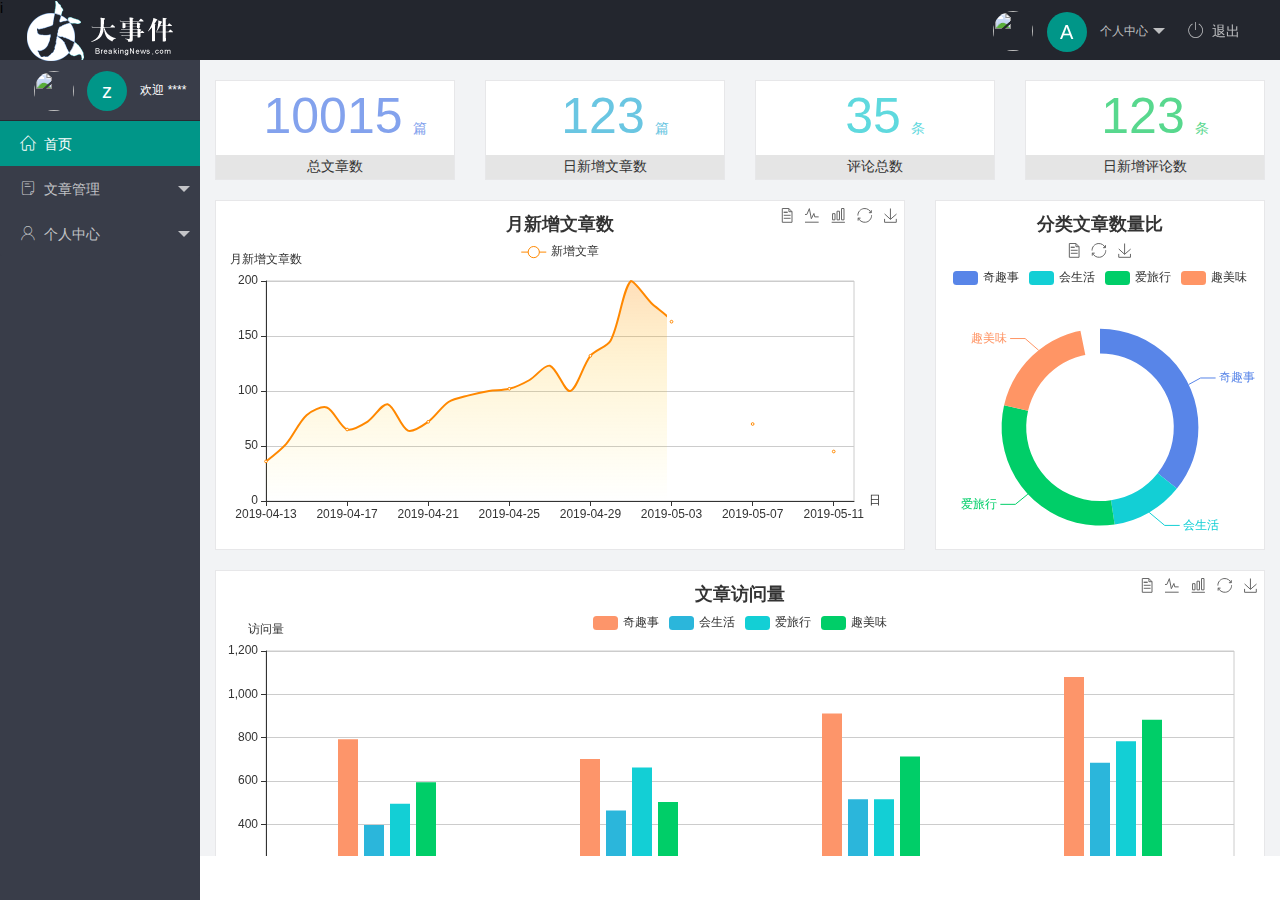
==== commit a32a7179: "完成index个人中心页面" ====
--- a/index.html
+++ b/index.html
@@ -30,9 +30,9 @@
               个人中心
             </a>
             <dl class="layui-nav-child">
-              <dd><a href="">基本资料</a></dd>
-              <dd><a href="">安全设置</a></dd>
-              <dd><a href="">重置密码</a></dd>
+              <dd><a href="/user_info/user_info.html" target="fm">基本资料</a></dd>
+              <dd><a href="/user_info/user_avatar.html" target="fm">安全设置</a></dd>
+              <dd><a href="/user_info/user_pwd.html" target="fm">重置密码</a></dd>
             </dl>
           </li>
           <li class="layui-nav-item">
@@ -45,7 +45,7 @@
         <div class="layui-side-scroll">
             <div  class="userinfo">
                 <img src="http://t.cn/RCzsdCq" class="layui-nav-img" />
-                <span class="text-avatar">A</span>
+                <span class="text-avatar">z</span>
                <span id="welcome">欢迎 ****</span>
               </div>
           <!-- 左侧导航区域（可配合layui已有的垂直导航） -->
@@ -84,17 +84,18 @@
               >
               <dl class="layui-nav-child">
                 <dd>
-                  <a href="javascript:;">
+                  <a href="user_info/user_info.html" target="fm">
                     <i class="layui-icon layui-icon-app"></i> 基本资料</a
                   >
                 </dd>
                 <dd>
-                  <a href="javascript:;">
+                  <a href="user_info/user_avatar.html" target="fm">
                     <i class="layui-icon layui-icon-app"></i> 更换头像</a
                   >
                 </dd>
                 <dd>
-                  <a href="javascript:;">
+                  
+                    <a href="user_info/user_pwd.html" target="fm">
                     <i class="layui-icon layui-icon-app"></i> 重置密码</a
                   >
                 </dd>
